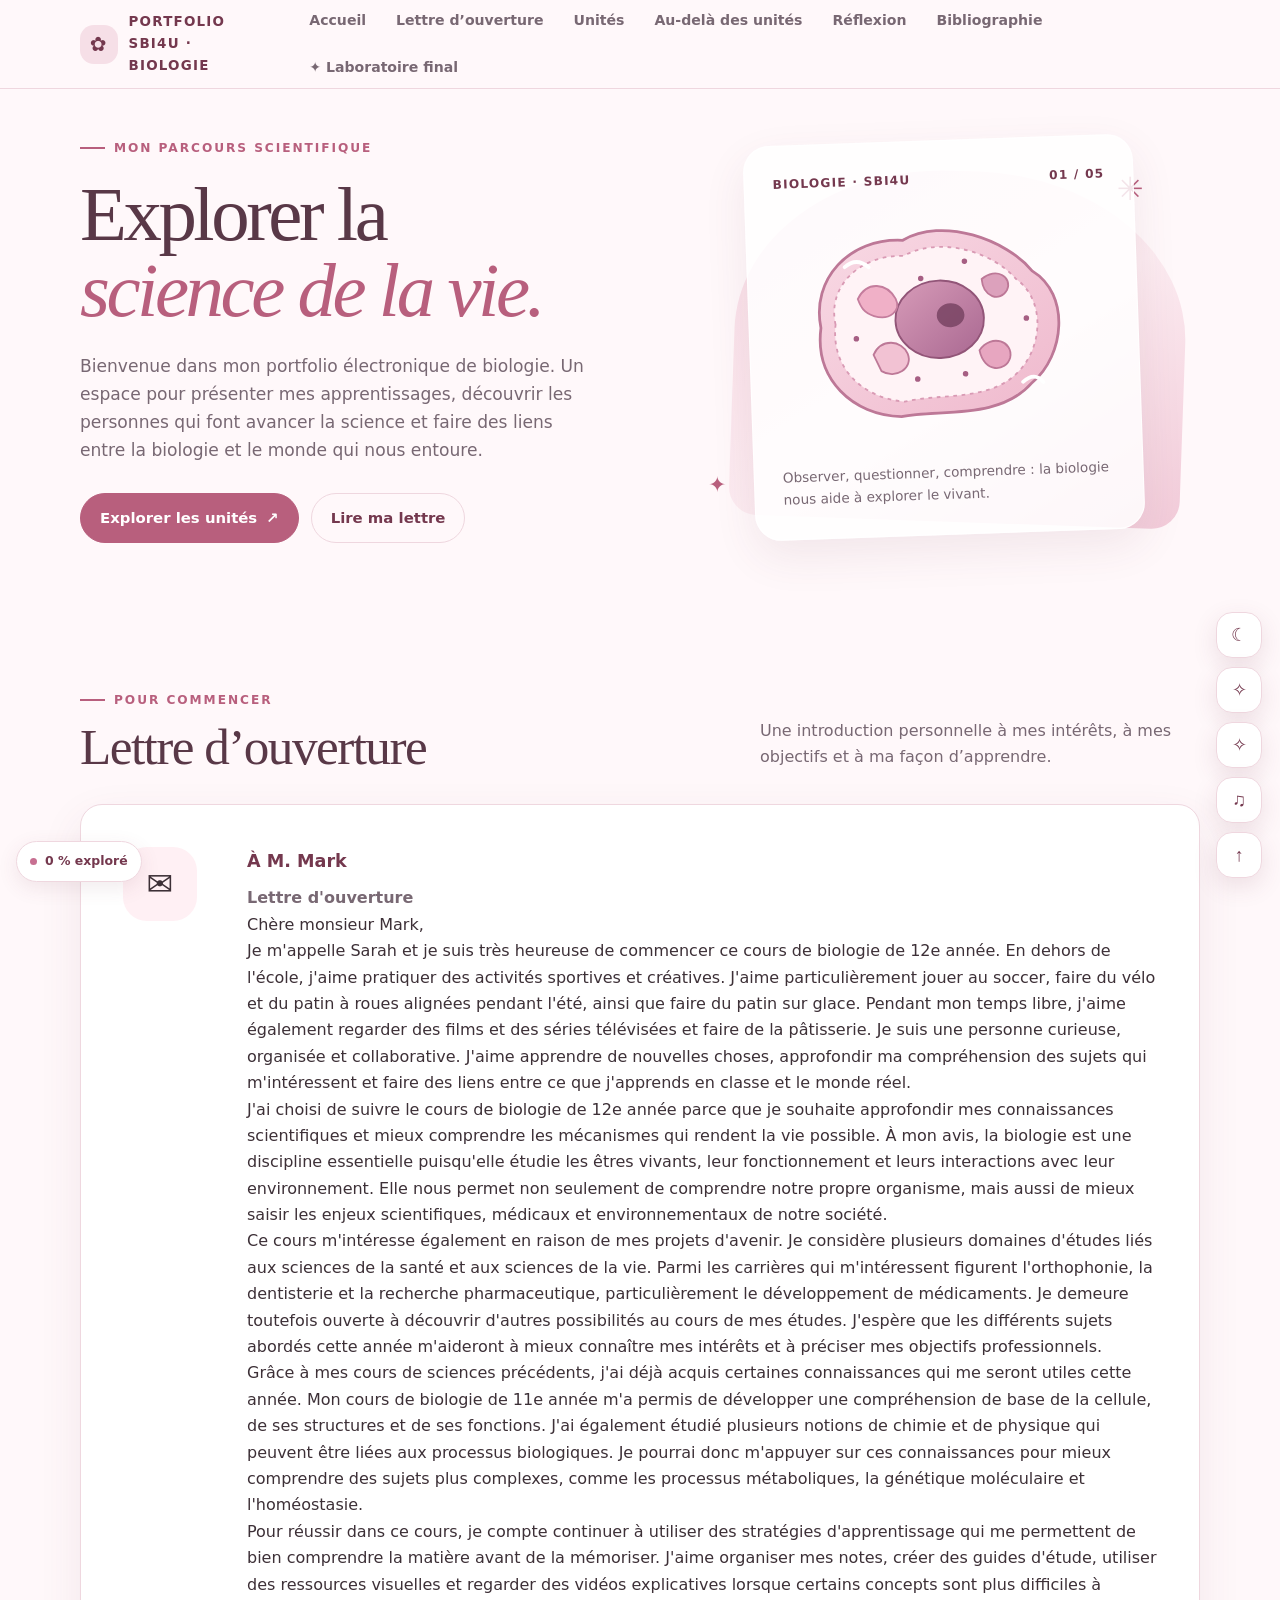
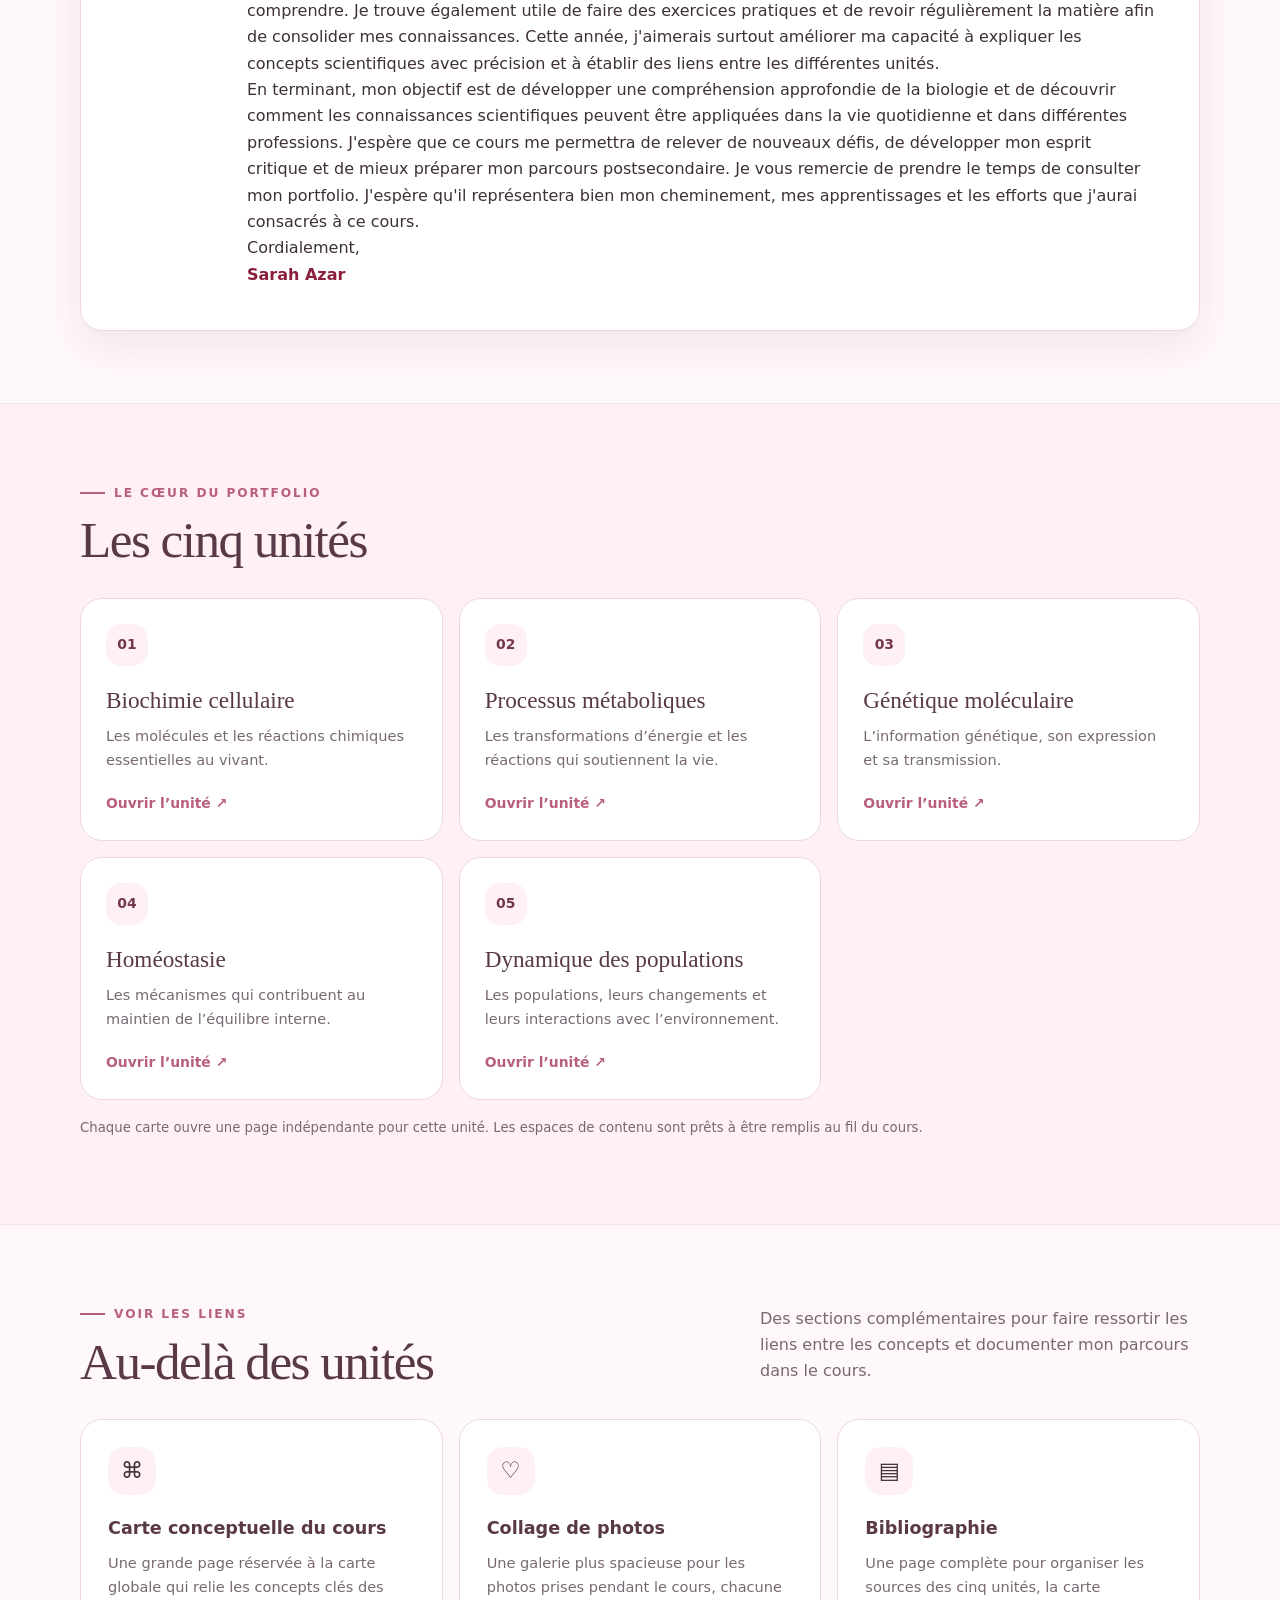
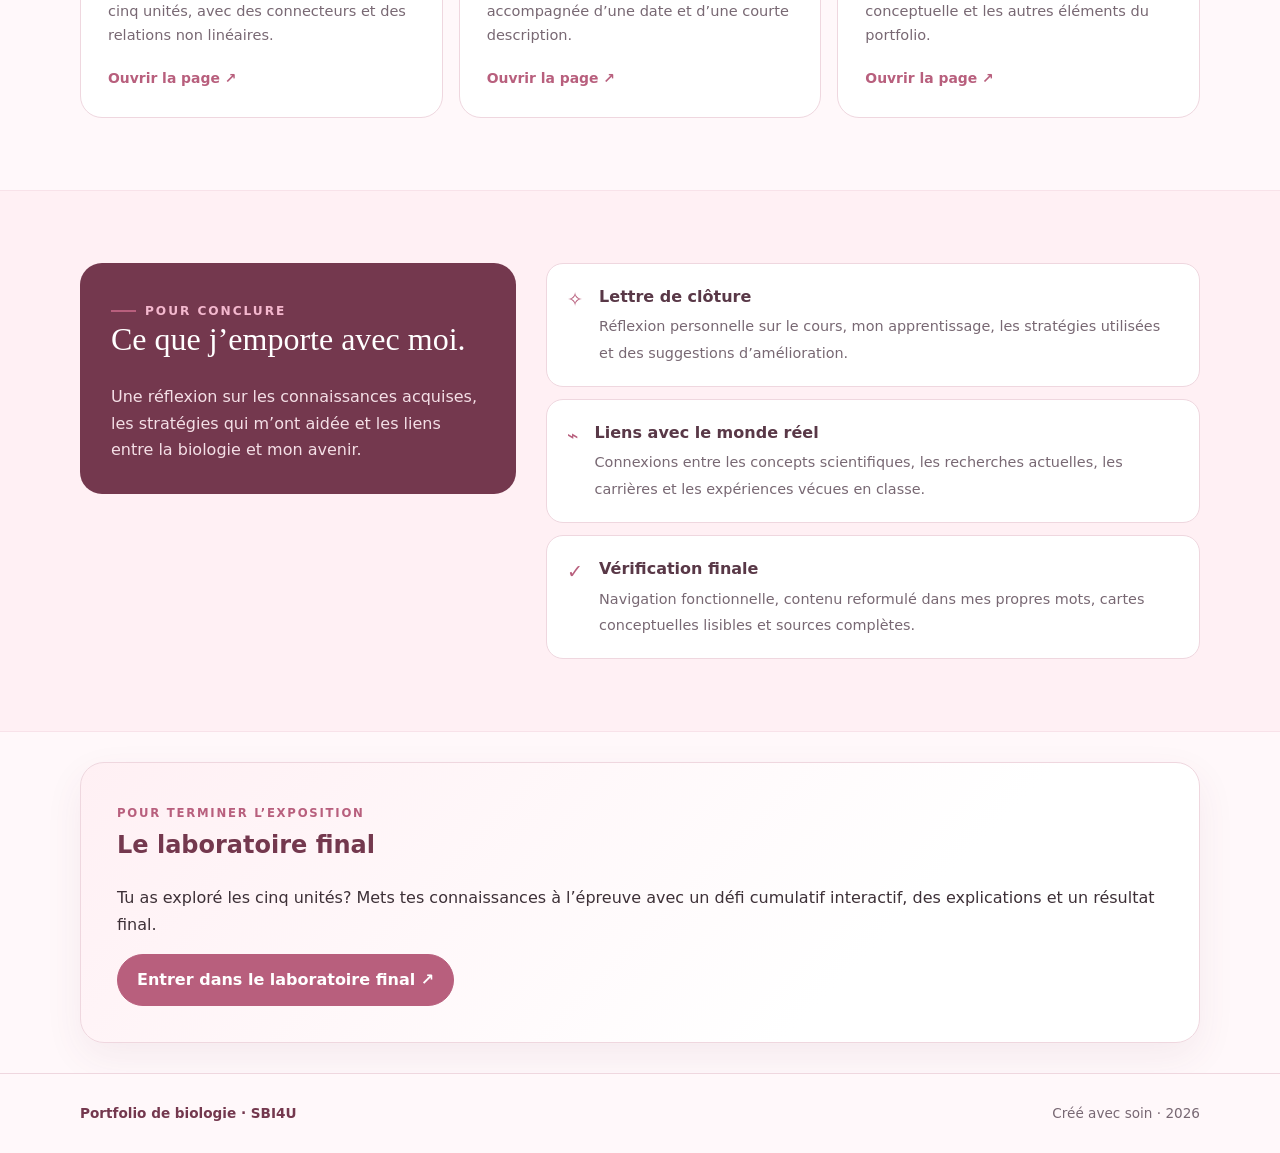
==== portfolio_sbi4u_site/index.html @ d7e6574b "first commit" ====
<!DOCTYPE html>
<html lang="fr">
<head>
  <meta charset="UTF-8">
  <meta name="viewport" content="width=device-width, initial-scale=1.0">
  <meta name="description" content="Portfolio électronique de biologie SBI4U — apprentissages, recherche et réflexion.">
  <title>Portfolio de biologie | SBI4U</title>
  <style>
    :root {
      --site-background: #fff8fa;
      --rose: #b85f7d;
      --rose-deep: #74384e;
      --rose-soft: #f6dfe7;
      --rose-pale: #fff0f4;
      --plum: #593847;
      --ink: #3d3037;
      --muted: #786873;
      --line: #efd7df;
      --white: #ffffff;
      --shadow: 0 16px 44px rgba(116, 56, 78, 0.09);
      --radius: 22px;
    }
    * { box-sizing: border-box; }
    html { scroll-behavior: smooth; scroll-padding-top: 92px; }
    body { margin: 0; background: var(--site-background); color: var(--ink); font-family: Inter, ui-sans-serif, system-ui, -apple-system, BlinkMacSystemFont, "Segoe UI", sans-serif; line-height: 1.65; }
    a { color: inherit; }
    .topbar { position: sticky; top: 0; z-index: 10; background: rgba(255,248,250,.94); backdrop-filter: blur(14px); border-bottom: 1px solid var(--line); }
    .nav-wrap { width: min(1120px, calc(100% - 40px)); margin: auto; min-height: 74px; display: flex; align-items: center; justify-content: space-between; gap: 24px; }
    .brand { display: flex; align-items: center; gap: 11px; text-decoration: none; font-size: .84rem; letter-spacing: .09em; font-weight: 800; color: var(--rose-deep); }
    .brand-mark { display: grid; place-items: center; width: 39px; height: 39px; border-radius: 14px; background: var(--rose-soft); font-size: 1.25rem; }
    .nav-links { display: flex; flex-wrap: wrap; align-items: center; gap: 6px; }
    .nav-links a { text-decoration: none; color: var(--muted); font-size: .88rem; font-weight: 650; padding: 9px 12px; border-radius: 999px; transition: background .2s, color .2s; }
    .nav-links a:hover, .nav-links a:focus-visible { background: var(--rose-soft); color: var(--rose-deep); outline: none; }
    .menu-toggle { display: none; border: 1px solid var(--line); background: var(--white); color: var(--rose-deep); border-radius: 12px; padding: 9px 12px; font: inherit; }
    main { overflow: hidden; }
    .hero { width: min(1120px, calc(100% - 40px)); margin: 42px auto 68px; display: grid; grid-template-columns: 1.03fr .97fr; align-items: center; gap: clamp(28px, 5vw, 70px); }
    .eyebrow { display: inline-flex; align-items: center; gap: 9px; color: var(--rose); text-transform: uppercase; letter-spacing: .16em; font-size: .76rem; font-weight: 850; }
    .eyebrow::before { content: ""; display: inline-block; width: 25px; height: 2px; background: var(--rose); }
    h1, h2, h3, p { margin-top: 0; }
    h1 { font-family: Georgia, "Times New Roman", serif; font-size: clamp(2.9rem, 6vw, 5.2rem); line-height: .99; letter-spacing: -.045em; color: var(--plum); font-weight: 500; margin: 19px 0 22px; }
    h1 em { color: var(--rose); font-weight: 500; }
    .hero-copy { max-width: 510px; color: var(--muted); font-size: 1.07rem; }
    .hero-actions { display: flex; flex-wrap: wrap; gap: 12px; margin-top: 28px; }
    .button { display: inline-flex; align-items: center; justify-content: center; gap: 9px; text-decoration: none; border: 1px solid var(--rose); background: var(--rose); color: white; border-radius: 999px; padding: 12px 19px; font-weight: 750; font-size: .93rem; transition: transform .2s, background .2s; }
    .button:hover { transform: translateY(-2px); background: var(--rose-deep); }
    .button.secondary { background: transparent; color: var(--rose-deep); border-color: var(--line); }
    .button.secondary:hover { background: var(--rose-pale); }
    .hero-art { position: relative; min-height: 390px; display: grid; place-items: center; }
    .art-backdrop { position: absolute; inset: 8% 3% 3% 9%; border-radius: 47% 47% 28px 28px; background: linear-gradient(145deg, #f9dce6, #fcecf1 55%, #f2cbd9); transform: rotate(2deg); }
    .art-card { position: relative; width: min(84%, 390px); padding: 28px; border: 1px solid rgba(255,255,255,.85); border-radius: 26px; background: rgba(255,255,255,.83); box-shadow: var(--shadow); transform: rotate(-2deg); }
    .art-card-top { display: flex; align-items: center; justify-content: space-between; color: var(--rose-deep); font-size: .76rem; font-weight: 800; letter-spacing: .1em; text-transform: uppercase; }
    .cell-illustration { width: 100%; display: block; margin: 13px auto 10px; }
    .art-caption { color: var(--muted); font-size: .85rem; margin-bottom: 0; }
    .sparkle { position: absolute; color: var(--rose); font-size: 2rem; }
    .sparkle.one { top: 6%; right: 11%; }
    .sparkle.two { bottom: 8%; left: 4%; font-size: 1.35rem; }
    .section { padding: 72px 20px; }
    .section.tinted { background: #fff0f4; border-top: 1px solid #f8e2e9; border-bottom: 1px solid #f8e2e9; }
    .container { width: min(1120px, 100%); margin: auto; }
    .section-heading { display: flex; align-items: end; justify-content: space-between; gap: 24px; margin-bottom: 30px; }
    .section-heading h2 { font-family: Georgia, "Times New Roman", serif; color: var(--plum); font-size: clamp(2.1rem, 4vw, 3.2rem); line-height: 1.08; letter-spacing: -.03em; font-weight: 500; margin: 9px 0 0; }
    .section-heading p { max-width: 440px; color: var(--muted); margin-bottom: 4px; }
    .letter-panel { display: grid; grid-template-columns: 110px 1fr; gap: 14px; background: white; border: 1px solid var(--line); border-radius: var(--radius); padding: clamp(24px, 4vw, 42px); box-shadow: var(--shadow); }
    .letter-icon { width: 74px; height: 74px; display: grid; place-items: center; border-radius: 24px; background: var(--rose-pale); font-size: 2rem; }
    .letter-panel h3 { color: var(--rose-deep); font-size: 1.1rem; margin-bottom: 9px; }
    .letter-panel p { color: var(--muted); margin-bottom: 0; }
    .unit-grid { display: grid; grid-template-columns: repeat(3, 1fr); gap: 16px; }
    .unit-card { position: relative; min-height: 240px; padding: 25px; border-radius: var(--radius); border: 1px solid var(--line); background: white; display: flex; flex-direction: column; text-decoration: none; transition: transform .22s, box-shadow .22s, border-color .22s; }
    .unit-card:hover { transform: translateY(-4px); box-shadow: var(--shadow); border-color: #dba5b7; }
    .unit-number { display: grid; place-items: center; width: 42px; height: 42px; border-radius: 15px; background: var(--rose-pale); color: var(--rose-deep); font-weight: 850; font-size: .87rem; margin-bottom: 21px; }
    .unit-card h3 { color: var(--plum); font-family: Georgia, "Times New Roman", serif; font-size: 1.45rem; line-height: 1.18; font-weight: 500; margin-bottom: 10px; }
    .unit-card p { color: var(--muted); font-size: .91rem; margin-bottom: 20px; }
    .card-link { color: var(--rose); font-size: .87rem; font-weight: 800; margin-top: auto; }
    .extras-grid { display: grid; grid-template-columns: repeat(3, 1fr); gap: 16px; }
    .extra-card { background: white; border: 1px solid var(--line); border-radius: var(--radius); padding: 27px; }
    .extra-card-link { display:flex; flex-direction:column; text-decoration:none; transition:transform .22s, box-shadow .22s, border-color .22s; }
    .extra-card-link:hover { transform:translateY(-4px); box-shadow:var(--shadow); border-color:#dba5b7; }
    .extra-card-link .card-link { display:block; margin-top:20px; }
    .extra-icon { width: 48px; height: 48px; border-radius: 16px; display: grid; place-items: center; background: var(--rose-pale); font-size: 1.4rem; margin-bottom: 19px; }
    .extra-card h3 { color: var(--plum); margin-bottom: 8px; font-size: 1.1rem; }
    .extra-card p { color: var(--muted); font-size: .91rem; margin-bottom: 0; }
    .reflection { display: grid; grid-template-columns: .8fr 1.2fr; gap: 30px; align-items: start; }
    .reflection-intro { background: var(--rose-deep); color: white; border-radius: var(--radius); padding: 31px; }
    .reflection-intro h2 { font-family: Georgia, "Times New Roman", serif; font-size: 2rem; font-weight: 500; line-height: 1.15; }
    .reflection-intro p { color: #f4dfe6; margin-bottom: 0; }
    .reflection-list { display: grid; gap: 12px; }
    .reflection-row { display: flex; align-items: start; gap: 16px; background: white; border: 1px solid var(--line); border-radius: 17px; padding: 20px; }
    .reflection-row .small-icon { color: var(--rose); font-size: 1.2rem; }
    .reflection-row strong { display: block; color: var(--plum); margin-bottom: 3px; }
    .reflection-row span { color: var(--muted); font-size: .9rem; }
    footer { padding: 28px 20px; border-top: 1px solid var(--line); }
    .footer-inner { width: min(1120px, 100%); margin: auto; display: flex; flex-wrap: wrap; justify-content: space-between; gap: 10px; color: var(--muted); font-size: .85rem; }
    .footer-inner strong { color: var(--rose-deep); }
    .note { font-size: .83rem; color: var(--muted); margin-top: 17px; }
    @media (max-width: 850px) {
      .nav-wrap { width: min(100% - 28px, 1120px); }
      .menu-toggle { display: inline-flex; }
      .nav-links { display: none; position: absolute; top: 73px; left: 0; right: 0; background: var(--site-background); border-bottom: 1px solid var(--line); padding: 12px 18px 18px; flex-direction: column; align-items: stretch; }
      .nav-links.open { display: flex; }
      .nav-links a { padding: 11px 14px; }
      .hero { grid-template-columns: 1fr; margin-top: 35px; gap: 12px; }
      .hero-art { min-height: 340px; }
      .section-heading { display: block; }
      .section-heading p { margin-top: 13px; }
      .unit-grid { grid-template-columns: repeat(2, 1fr); }
      .extras-grid { grid-template-columns: 1fr; }
      .reflection { grid-template-columns: 1fr; }
    }
    @media (max-width: 560px) {
      .hero, .nav-wrap { width: calc(100% - 30px); }
      h1 { font-size: 3.15rem; }
      .hero-art { min-height: 300px; }
      .art-card { padding: 20px; width: 88%; }
      .section { padding: 55px 15px; }
      .unit-grid { grid-template-columns: 1fr; }
      .unit-card { min-height: 205px; }
      .letter-panel { grid-template-columns: 1fr; }
      .section-heading h2 { font-size: 2.35rem; }
    }
    @media (prefers-reduced-motion: reduce) { html { scroll-behavior: auto; } *, *::before, *::after { transition-duration: .01ms !important; } }
  
    .page-hero { width:min(1120px,calc(100% - 40px)); margin:46px auto 30px; padding:clamp(28px,5vw,58px); background:linear-gradient(135deg,#fff0f4,#fff); border:1px solid var(--line); border-radius:30px; }
    .page-hero h1 { max-width:850px; font-size:clamp(2.7rem,6vw,4.7rem); }
    .page-hero p { max-width:760px; color:var(--muted); font-size:1.05rem; }
    .breadcrumb { font-size:.86rem; color:var(--muted); margin-bottom:15px; }
    .breadcrumb a { color:var(--rose-deep); text-decoration:none; }
    .unit-nav { display:flex; flex-wrap:wrap; gap:8px; margin-top:23px; }
    .unit-nav a { border:1px solid var(--line); border-radius:999px; padding:8px 13px; background:white; text-decoration:none; font-size:.83rem; color:var(--rose-deep); }
    .unit-nav a[aria-current="page"] { background:var(--rose); color:white; border-color:var(--rose); }
    .content-grid { display:grid; grid-template-columns:repeat(2,minmax(0,1fr)); gap:18px; }
    .content-card { background:#fff; border:1px solid var(--line); border-radius:var(--radius); padding:clamp(22px,3vw,30px); box-shadow:var(--shadow); }
    .content-card h2 { font-family:Georgia,"Times New Roman",serif; font-size:1.65rem; font-weight:500; color:var(--plum); line-height:1.15; }
    .content-card h3 { color:var(--rose-deep); font-size:1rem; }
    .content-card p, .content-card li { color:var(--muted); }
    .content-card ul { padding-left:1.2rem; }
    .placeholder { padding:13px 15px; border-left:3px solid #d99ab4; background:var(--rose-pale); border-radius:0 12px 12px 0; color:var(--plum); font-size:.92rem; }
    .concept-canvas { min-height:240px; padding:25px; border:1px dashed #dba5b7; border-radius:18px; background:radial-gradient(circle at 15% 20%,#fff0f4 0 5%,transparent 6%),radial-gradient(circle at 80% 35%,#f6dfe7 0 7%,transparent 8%),#fff; display:flex; flex-wrap:wrap; justify-content:center; align-items:center; gap:14px; }
    .concept-node { padding:10px 14px; border-radius:999px; border:1px solid #dfb5c4; background:white; color:var(--rose-deep); font-weight:700; font-size:.9rem; }
    .page-footer-links { display:flex; flex-wrap:wrap; justify-content:space-between; gap:12px; margin-top:30px; }
    @media(max-width:700px){.content-grid{grid-template-columns:1fr}.page-hero{width:calc(100% - 30px);margin-top:25px}.page-hero h1{font-size:2.8rem}}
</style>
<link rel="stylesheet" href="portfolio-extras.css">
</head>
<body>
  <header class="topbar">
    <div class="nav-wrap">
      <a class="brand" href="#accueil" aria-label="Accueil du portfolio"><span class="brand-mark">✿</span><span>PORTFOLIO<br>SBI4U · BIOLOGIE</span></a>
      <button class="menu-toggle" id="menuToggle" aria-expanded="false" aria-controls="navLinks">☰ Menu</button>
      <nav class="nav-links" id="navLinks" aria-label="Navigation principale">
        <a href="#accueil">Accueil</a>
        <a href="#lettre">Lettre d’ouverture</a>
        <a href="#unites">Unités</a>
        <a href="#cours">Au-delà des unités</a>
        <a href="#reflexion">Réflexion</a>
        <a href="bibliographie.html">Bibliographie</a>
      </nav>
    </div>
  </header>

  <main>
    <section class="hero" id="accueil">
      <div>
        <span class="eyebrow">Mon parcours scientifique</span>
        <h1>Explorer la<br><em>science de la vie.</em></h1>
        <p class="hero-copy">Bienvenue dans mon portfolio électronique de biologie. Un espace pour présenter mes apprentissages, découvrir les personnes qui font avancer la science et faire des liens entre la biologie et le monde qui nous entoure.</p>
        <div class="hero-actions">
          <a class="button" href="#unites">Explorer les unités <span aria-hidden="true">↗</span></a>
          <a class="button secondary" href="#lettre">Lire ma lettre</a>
        </div>
      </div>
      <div class="hero-art" aria-label="Illustration décorative d’une cellule">
        <div class="art-backdrop"></div>
        <span class="sparkle one" aria-hidden="true">✳</span>
        <span class="sparkle two" aria-hidden="true">✦</span>
        <div class="art-card">
          <div class="art-card-top"><span>Biologie · SBI4U</span><span>01 / 05</span></div>
          <svg class="cell-illustration" viewBox="0 0 360 270" role="img" aria-label="Illustration stylisée d’une cellule avec noyau et organites">
            <defs>
              <linearGradient id="cellFill" x1="0" y1="0" x2="1" y2="1"><stop offset="0" stop-color="#f8d9e4"/><stop offset="1" stop-color="#efb9cd"/></linearGradient>
              <linearGradient id="nucleusFill" x1="0" y1="0" x2="1" y2="1"><stop offset="0" stop-color="#d79bb8"/><stop offset="1" stop-color="#a96891"/></linearGradient>
            </defs>
            <path d="M47 132 C38 79 81 35 139 40 C183 16 251 43 278 78 C319 105 310 171 274 199 C237 239 172 224 131 231 C78 228 38 187 47 132Z" fill="url(#cellFill)" stroke="#bd7897" stroke-width="3"/>
            <path d="M63 129 C55 87 92 54 139 57 C181 36 237 57 260 86 C292 110 287 163 257 189 C225 218 173 207 135 215 C91 210 56 177 63 129Z" fill="#fff3f6" stroke="#d99ab4" stroke-width="2" stroke-dasharray="4 5"/>
            <ellipse cx="176" cy="127" rx="48" ry="42" fill="url(#nucleusFill)" stroke="#925578" stroke-width="2"/>
            <ellipse cx="188" cy="123" rx="15" ry="13" fill="#75405f" opacity=".8"/>
            <path d="M88 102 C99 82 120 86 129 103 C135 116 122 127 105 121 C94 117 91 111 88 102Z" fill="#f0b0c7" stroke="#c47d9d" stroke-width="2"/>
            <path d="M218 162 C232 144 255 154 251 171 C246 187 222 187 218 162Z" fill="#e7a6c0" stroke="#bd7897" stroke-width="2"/>
            <path d="M103 163 C112 145 134 148 140 163 C146 179 126 191 111 181Z" fill="#f2c2d3" stroke="#bd7897" stroke-width="2"/>
            <path d="M223 85 C239 72 257 84 250 98 C242 111 224 105 223 85Z" fill="#dca1bc" stroke="#bd7897" stroke-width="2"/>
            <g fill="#a65e83"><circle cx="157" cy="82" r="3"/><circle cx="202" cy="187" r="3"/><circle cx="270" cy="129" r="3"/><circle cx="85" cy="145" r="3"/><circle cx="150" cy="191" r="3"/><circle cx="205" cy="65" r="3"/></g>
            <path d="M75 67 Q88 56 101 68 M264 198 Q277 187 286 199" fill="none" stroke="#fff" stroke-width="4" stroke-linecap="round"/>
          </svg>
          <p class="art-caption">Observer, questionner, comprendre : la biologie nous aide à explorer le vivant.</p>
        </div>
      </div>
    </section>

    <section class="section" id="lettre">
      <div class="container">
        <div class="section-heading">
          <div><span class="eyebrow">Pour commencer</span><h2>Lettre d’ouverture</h2></div>
          <p>Une introduction personnelle à mes intérêts, à mes objectifs et à ma façon d’apprendre.</p>
        </div>
        <div class="letter-panel">
          <div class="letter-icon" aria-hidden="true">✉</div>
          <div>
            <h3>À M. Mark</h3>
            <p><strong>Lettre d'ouverture</strong> 
              <div> </div>

Chère monsieur Mark,
<div> </div>
Je m'appelle Sarah et je suis très heureuse de commencer ce cours de biologie de 12e année. En dehors de l'école, j'aime pratiquer des activités sportives et créatives. J'aime particulièrement jouer au soccer, faire du vélo et du patin à roues alignées pendant l'été, ainsi que faire du patin sur glace. Pendant mon temps libre, j'aime également regarder des films et des séries télévisées et faire de la pâtisserie. Je suis une personne curieuse, organisée et collaborative. J'aime apprendre de nouvelles choses, approfondir ma compréhension des sujets qui m'intéressent et faire des liens entre ce que j'apprends en classe et le monde réel. <div> </div>

J'ai choisi de suivre le cours de biologie de 12e année parce que je souhaite approfondir mes connaissances scientifiques et mieux comprendre les mécanismes qui rendent la vie possible. À mon avis, la biologie est une discipline essentielle puisqu'elle étudie les êtres vivants, leur fonctionnement et leurs interactions avec leur environnement. Elle nous permet non seulement de comprendre notre propre organisme, mais aussi de mieux saisir les enjeux scientifiques, médicaux et environnementaux de notre société.<div> </div>

Ce cours m'intéresse également en raison de mes projets d'avenir. Je considère plusieurs domaines d'études liés aux sciences de la santé et aux sciences de la vie. Parmi les carrières qui m'intéressent figurent l'orthophonie, la dentisterie et la recherche pharmaceutique, particulièrement le développement de médicaments. Je demeure toutefois ouverte à découvrir d'autres possibilités au cours de mes études. J'espère que les différents sujets abordés cette année m'aideront à mieux connaître mes intérêts et à préciser mes objectifs professionnels.<div> </div>

Grâce à mes cours de sciences précédents, j'ai déjà acquis certaines connaissances qui me seront utiles cette année. Mon cours de biologie de 11e année m'a permis de développer une compréhension de base de la cellule, de ses structures et de ses fonctions. J'ai également étudié plusieurs notions de chimie et de physique qui peuvent être liées aux processus biologiques. Je pourrai donc m'appuyer sur ces connaissances pour mieux comprendre des sujets plus complexes, comme les processus métaboliques, la génétique moléculaire et l'homéostasie.<div> </div>

Pour réussir dans ce cours, je compte continuer à utiliser des stratégies d'apprentissage qui me permettent de bien comprendre la matière avant de la mémoriser. J'aime organiser mes notes, créer des guides d'étude, utiliser des ressources visuelles et regarder des vidéos explicatives lorsque certains concepts sont plus difficiles à comprendre. Je trouve également utile de faire des exercices pratiques et de revoir régulièrement la matière afin de consolider mes connaissances. Cette année, j'aimerais surtout améliorer ma capacité à expliquer les concepts scientifiques avec précision et à établir des liens entre les différentes unités.<div> </div>

En terminant, mon objectif est de développer une compréhension approfondie de la biologie et de découvrir comment les connaissances scientifiques peuvent être appliquées dans la vie quotidienne et dans différentes professions. J'espère que ce cours me permettra de relever de nouveaux défis, de développer mon esprit critique et de mieux préparer mon parcours postsecondaire.

Je vous remercie de prendre le temps de consulter mon portfolio. J'espère qu'il représentera bien mon cheminement, mes apprentissages et les efforts que j'aurai consacrés à ce cours.
<div> </div>
Cordialement,<div> </div>

<strong style="color: #8b1e3d;">Sarah Azar</strong></p>
        </div>
      </div>
    </section>

    <section class="section tinted" id="unites">
      <div class="container">
        <div class="section-heading">
          <div><span class="eyebrow">Le cœur du portfolio</span><h2>Les cinq unités</h2></div>
                 </div>
        <div class="unit-grid">
          <a class="unit-card" href="biochimie.html"><span class="unit-number">01</span><h3>Biochimie cellulaire</h3><p>Les molécules et les réactions chimiques essentielles au vivant.</p><span class="card-link">Ouvrir l’unité ↗</span></a>
          <a class="unit-card" href="metabolisme.html"><span class="unit-number">02</span><h3>Processus métaboliques</h3><p>Les transformations d’énergie et les réactions qui soutiennent la vie.</p><span class="card-link">Ouvrir l’unité ↗</span></a>
          <a class="unit-card" href="genetique.html"><span class="unit-number">03</span><h3>Génétique moléculaire</h3><p>L’information génétique, son expression et sa transmission.</p><span class="card-link">Ouvrir l’unité ↗</span></a>
          <a class="unit-card" href="homeostasie.html"><span class="unit-number">04</span><h3>Homéostasie</h3><p>Les mécanismes qui contribuent au maintien de l’équilibre interne.</p><span class="card-link">Ouvrir l’unité ↗</span></a>
          <a class="unit-card" href="populations.html"><span class="unit-number">05</span><h3>Dynamique des populations</h3><p>Les populations, leurs changements et leurs interactions avec l’environnement.</p><span class="card-link">Ouvrir l’unité ↗</span></a>
        </div>
        <p class="note">Chaque carte ouvre une page indépendante pour cette unité. Les espaces de contenu sont prêts à être remplis au fil du cours.</p>
      </div>
    </section>

    <section class="section" id="cours">
      <div class="container">
        <div class="section-heading">
          <div><span class="eyebrow">Voir les liens</span><h2>Au-delà des unités</h2></div>
          <p>Des sections complémentaires pour faire ressortir les liens entre les concepts et documenter mon parcours dans le cours.</p>
        </div>
        <div class="extras-grid">
          <a class="extra-card extra-card-link" href="carte-cours.html"><div class="extra-icon" aria-hidden="true">⌘</div><h3>Carte conceptuelle du cours</h3><p>Une grande page réservée à la carte globale qui relie les concepts clés des cinq unités, avec des connecteurs et des relations non linéaires.</p><span class="card-link">Ouvrir la page ↗</span></a>
          <a class="extra-card extra-card-link" href="photos.html"><div class="extra-icon" aria-hidden="true">♡</div><h3>Collage de photos</h3><p>Une galerie plus spacieuse pour les photos prises pendant le cours, chacune accompagnée d’une date et d’une courte description.</p><span class="card-link">Ouvrir la page ↗</span></a>
          <a class="extra-card extra-card-link" href="bibliographie.html"><div class="extra-icon" aria-hidden="true">▤</div><h3>Bibliographie</h3><p>Une page complète pour organiser les sources des cinq unités, la carte conceptuelle et les autres éléments du portfolio.</p><span class="card-link">Ouvrir la page ↗</span></a>
        </div>
      </div>
    </section>

    <section class="section tinted" id="reflexion">
      <div class="container reflection">
        <div class="reflection-intro"><span class="eyebrow" style="color:#f4b8ce">Pour conclure</span><h2>Ce que j’emporte avec moi.</h2><p>Une réflexion sur les connaissances acquises, les stratégies qui m’ont aidée et les liens entre la biologie et mon avenir.</p></div>
        <div class="reflection-list">
          <div class="reflection-row"><span class="small-icon" aria-hidden="true">✧</span><div><strong>Lettre de clôture</strong><span>Réflexion personnelle sur le cours, mon apprentissage, les stratégies utilisées et des suggestions d’amélioration.</span></div></div>
          <div class="reflection-row"><span class="small-icon" aria-hidden="true">⌁</span><div><strong>Liens avec le monde réel</strong><span>Connexions entre les concepts scientifiques, les recherches actuelles, les carrières et les expériences vécues en classe.</span></div></div>
          <div class="reflection-row"><span class="small-icon" aria-hidden="true">✓</span><div><strong>Vérification finale</strong><span>Navigation fonctionnelle, contenu reformulé dans mes propres mots, cartes conceptuelles lisibles et sources complètes.</span></div></div>
        </div>
      </div>
    </section>
  </main>
  <footer>
    <div class="footer-inner"><span><strong>Portfolio de biologie · SBI4U</strong></span><span>Créé avec soin · <span id="year"></span></span></div>
  </footer>
  <script>
    const menuToggle = document.getElementById('menuToggle');
    const navLinks = document.getElementById('navLinks');
    menuToggle.addEventListener('click', () => {
      const isOpen = navLinks.classList.toggle('open');
      menuToggle.setAttribute('aria-expanded', String(isOpen));
      menuToggle.textContent = isOpen ? '✕ Fermer' : '☰ Menu';
    });
    navLinks.querySelectorAll('a').forEach(link => {
      link.addEventListener('click', () => {
        navLinks.classList.remove('open');
        menuToggle.setAttribute('aria-expanded', 'false');
        menuToggle.textContent = '☰ Menu';
      });
    });
    document.getElementById('year').textContent = new Date().getFullYear();
  </script>
<script src="portfolio-extras.js"></script>
</body>
</html>
---- portfolio_sbi4u_site/portfolio-extras.css ----
/* PORTFOLIO SBI4U — interactive extras */
:root{--extra-bg:#fff8fa;--extra-ink:#3d3037;--extra-muted:#786873;--extra-rose:#b85f7d;--extra-deep:#74384e;--extra-soft:#f6dfe7;--extra-card:#fff;--extra-line:#efd7df}
#readingProgress{position:fixed;top:0;left:0;width:0;height:4px;background:linear-gradient(90deg,#d88eaa,#8d4965);z-index:1000;transition:width .08s linear}
.extra-toolbar{position:fixed;right:18px;bottom:22px;z-index:90;display:flex;flex-direction:column;gap:9px}
.extra-tool{width:46px;height:46px;border-radius:16px;border:1px solid var(--extra-line);background:var(--extra-card);color:var(--extra-deep);box-shadow:0 8px 24px rgba(116,56,78,.13);font-size:1.15rem;cursor:pointer;display:grid;place-items:center;transition:transform .2s,background .2s}
.extra-tool:hover{transform:translateY(-3px);background:var(--extra-soft)}
.extra-panel{width:min(1120px,calc(100% - 36px));margin:30px auto;padding:clamp(22px,4vw,36px);border:1px solid var(--extra-line);border-radius:24px;background:linear-gradient(135deg,#fff0f4,#fff 70%);box-shadow:0 14px 38px rgba(116,56,78,.07)}
.extra-panel h2,.extra-panel h3{color:var(--extra-deep)}
.extra-kicker{font-size:.73rem;letter-spacing:.15em;text-transform:uppercase;color:var(--extra-rose);font-weight:850}
.extra-grid{display:grid;grid-template-columns:repeat(3,minmax(0,1fr));gap:13px;margin-top:18px}
.extra-chip{border:1px solid var(--extra-line);background:white;border-radius:15px;padding:14px 16px;text-align:left;color:var(--extra-deep);font:inherit;font-weight:750;cursor:pointer;transition:.2s}
.extra-chip:hover,.extra-chip[aria-pressed=true]{background:var(--extra-soft);border-color:#d79bb0;transform:translateY(-2px)}
.extra-output{margin-top:16px;min-height:74px;padding:17px 19px;border-radius:16px;background:white;border:1px solid var(--extra-line);color:var(--extra-muted)}
.extra-output strong{color:var(--extra-deep)}
.extra-glossary{display:flex;flex-wrap:wrap;gap:8px;margin-top:16px}
.extra-glossary button{border:1px solid var(--extra-line);background:white;color:var(--extra-deep);border-radius:999px;padding:8px 13px;font:inherit;font-size:.88rem;cursor:pointer}
.extra-glossary button:hover{background:var(--extra-soft)}
.extra-modal{position:fixed;inset:0;background:rgba(48,28,39,.45);z-index:200;display:none;place-items:center;padding:20px}
.extra-modal.open{display:grid}.extra-modal-card{width:min(540px,100%);background:white;border-radius:24px;padding:27px;box-shadow:0 24px 80px rgba(0,0,0,.2)}.extra-modal-card h2{color:var(--extra-deep);font-family:Georgia,serif;font-weight:500}.extra-modal-close{float:right;border:0;background:var(--extra-soft);color:var(--extra-deep);border-radius:50%;width:36px;height:36px;font-size:1.1rem;cursor:pointer}
.extra-reveal{opacity:0;transform:translateY(18px);transition:opacity .55s ease,transform .55s ease}.extra-reveal.is-visible{opacity:1;transform:none}
.extra-sim-controls{display:grid;grid-template-columns:1fr 1fr;gap:18px;margin-top:18px}.extra-sim-controls label{display:grid;gap:8px;color:var(--extra-deep);font-weight:700}.extra-sim-controls input{width:100%;accent-color:var(--extra-rose)}.extra-stat{background:white;border:1px solid var(--extra-line);border-radius:16px;padding:16px;color:var(--extra-muted)}.extra-stat strong{display:block;color:var(--extra-deep);font-size:1.5rem}
.extra-cta{display:inline-flex;align-items:center;justify-content:center;padding:12px 19px;border-radius:999px;background:var(--extra-rose);color:white!important;text-decoration:none;font-weight:800;border:1px solid var(--extra-rose);transition:.2s}.extra-cta:hover{background:var(--extra-deep);transform:translateY(-2px)}
body.extra-dark{--bg:#201923;--site-background:#201923;--ink:#f8eaf0;--muted:#d0b9c4;--line:#594250;--white:#302431;--extra-bg:#201923;--extra-ink:#f8eaf0;--extra-muted:#d0b9c4;--extra-card:#302431;--extra-line:#594250;color:#f8eaf0;background:#201923}
body.extra-dark .topbar,body.extra-dark .nav-links,body.extra-dark .content-card,body.extra-dark .extra-panel,body.extra-dark .extra-output,body.extra-dark .extra-chip,body.extra-dark .extra-glossary button,body.extra-dark .extra-modal-card,body.extra-dark .unit-nav a,body.extra-dark .quiz-question label,body.extra-dark .page-hero{background:#302431;color:#f8eaf0;border-color:#594250}
body.extra-dark h1,body.extra-dark h2,body.extra-dark h3,body.extra-dark .brand,body.extra-dark .nav-links a,body.extra-dark .unit-nav a{color:#f6dce6}
body.extra-dark .section.tinted,body.extra-dark .concept-guide,body.extra-dark .highlight{background:#382936;color:#f6dce6}
body.extra-dark .concept-canvas{background:#302431;border-color:#8e6176}
@media(max-width:760px){.extra-grid{grid-template-columns:1fr 1fr}.extra-sim-controls{grid-template-columns:1fr}.extra-toolbar{right:10px;bottom:12px}.extra-tool{width:42px;height:42px}}
@media(prefers-reduced-motion:reduce){.extra-reveal{opacity:1;transform:none;transition:none}*{scroll-behavior:auto!important}}


/* EXTRA DETAILS — cursor, micro-interactions, facts, sound and progress */
@media (hover:hover) and (pointer:fine) {
  body.extra-cursor-on, body.extra-cursor-on a, body.extra-cursor-on button,
  body.extra-cursor-on input, body.extra-cursor-on [role="button"] { cursor:none !important; }
  #biologyCursor { position:fixed; left:0; top:0; width:13px; height:13px; border-radius:50%;
    background:#c76f91; border:2px solid #fff; box-shadow:0 0 0 2px rgba(199,111,145,.35),0 3px 12px rgba(116,56,78,.22);
    pointer-events:none; z-index:9999; transform:translate(-50%,-50%); opacity:0; transition:width .16s,height .16s,background .16s,opacity .2s; }
  #biologyCursor.cursor-visible { opacity:1; }
  #biologyCursor.cursor-hover { width:24px; height:24px; background:rgba(199,111,145,.22); border-color:#b85f7d; }
}
.extra-toolbar { align-items:flex-end; }
.extra-tool[aria-pressed="true"] { background:var(--extra-soft); box-shadow:0 0 0 3px rgba(184,95,125,.13); }
.extra-fact-toast { position:fixed; left:50%; bottom:24px; transform:translate(-50%,18px); width:min(520px,calc(100% - 32px));
  z-index:180; opacity:0; pointer-events:none; padding:17px 20px; border:1px solid var(--extra-line); border-radius:18px;
  background:var(--extra-card); color:var(--extra-ink); box-shadow:0 16px 45px rgba(70,35,50,.18); transition:opacity .25s,transform .25s; }
.extra-fact-toast.show { opacity:1; transform:translate(-50%,0); }
.extra-fact-toast strong { display:block; color:var(--extra-deep); margin-bottom:5px; }
.extra-floating-labels { position:absolute; inset:0; pointer-events:none; overflow:hidden; }
.extra-float-label { position:absolute; display:inline-flex; align-items:center; gap:7px; padding:7px 11px; border:1px solid rgba(219,166,185,.65);
  border-radius:999px; background:rgba(255,255,255,.82); color:#8e526b; font-size:.72rem; font-weight:800; letter-spacing:.07em;
  box-shadow:0 8px 22px rgba(116,56,78,.08); backdrop-filter:blur(8px); animation:extraFloat 5s ease-in-out infinite; }
.extra-float-label:nth-child(2){animation-delay:-1.7s}.extra-float-label:nth-child(3){animation-delay:-3.2s}
@keyframes extraFloat { 0%,100%{transform:translateY(0) rotate(-2deg)} 50%{transform:translateY(-9px) rotate(2deg)} }
.content-card,.unit-card,.wide-panel,.extra-panel,.reference-group,.photo-grid article,.concept-canvas,.large-map-space {
  transition:transform .24s ease,box-shadow .24s ease,border-color .24s ease;
}
@media (hover:hover) {
  .content-card:hover,.unit-card:hover,.wide-panel:hover,.reference-group:hover,.photo-grid article:hover {
    transform:translateY(-4px); box-shadow:0 16px 34px rgba(116,56,78,.11); border-color:#dfb0c1;
  }
  .nav-links a,.button,.extra-cta,.extra-chip,.extra-tool { transition:transform .2s ease,background .2s ease,box-shadow .2s ease; }
  .nav-links a:hover { transform:translateY(-2px); }
  .button:hover,.extra-cta:hover { box-shadow:0 8px 20px rgba(116,56,78,.17); }
}
.extra-reading-badge { position:fixed; left:16px; bottom:18px; z-index:89; display:flex; align-items:center; gap:8px;
  padding:9px 13px; border:1px solid var(--extra-line); border-radius:999px; background:var(--extra-card); color:var(--extra-deep);
  box-shadow:0 6px 20px rgba(116,56,78,.1); font-size:.78rem; font-weight:800; }
.extra-reading-badge .dot { width:7px;height:7px;border-radius:50%;background:#c76f91; }
body.extra-dark .extra-fact-toast,body.extra-dark .extra-reading-badge { background:#302431;color:#f8eaf0;border-color:#594250; }
body.extra-dark .extra-fact-toast strong { color:#f6dce6; }
body.extra-dark .extra-float-label { background:rgba(48,36,49,.88);color:#f6dce6;border-color:#765568; }
@media(max-width:760px){.extra-reading-badge{left:10px;bottom:12px;font-size:.7rem;padding:8px 10px}.extra-toolbar{bottom:58px}.extra-float-label{font-size:.62rem;padding:6px 8px}}
@media(prefers-reduced-motion:reduce){.extra-float-label{animation:none}.extra-fact-toast,.extra-reading-badge,.extra-tool{transition:none}}

/* =========================================
   ANIMATED 3D BIOLOGY MODELS
   ========================================= */

.bio-model-stage {
  display: grid;
  place-items: center;
  min-height: 280px;
  padding: 25px;
  perspective: 900px;
  overflow: hidden;
  background: linear-gradient(145deg, #fff4f7, #fffafd);
  border: 1px solid #f3dce5;
  border-radius: 25px;
  margin: 25px 0;
}

.bio-model-caption {
  text-align: center;
  color: #92516d;
  font-family: Georgia, serif;
  margin-top: 20px;
}

.bio-model-caption p {
  font-family: Arial, sans-serif;
  font-size: .85rem;
  color: #987b89;
  margin-top: 5px;
}

/* 1. MITOCHONDRION */

.mitochondrion {
  position: relative;
  width: 210px;
  height: 125px;
  border-radius: 50%;
  background: radial-gradient(ellipse, #ffd5df 15%, #e98da8 70%, #bd587e);
  border: 5px solid #b95679;
  box-shadow: 0 15px 30px #d78ba855, inset 0 0 20px #fff5f8;
  transform-style: preserve-3d;
  animation: mitoFloat 4s ease-in-out infinite;
}

.mitochondrion::before {
  content: "";
  position: absolute;
  inset: 13px;
  border: 3px solid #fff0f5;
  border-radius: 50%;
  transform: translateZ(8px);
}

.mito-cristae {
  position: absolute;
  inset: 22px;
  display: flex;
  align-items: center;
  justify-content: space-around;
  transform: translateZ(12px);
}

.mito-cristae span {
  width: 17px;
  height: 57px;
  border-left: 5px solid #9f4168;
  border-right: 5px solid #9f4168;
  border-radius: 50%;
  transform: rotate(12deg);
}

@keyframes mitoFloat {
  0%, 100% { transform: rotateX(18deg) rotateZ(-12deg) translateY(0); }
  50% { transform: rotateX(28deg) rotateZ(5deg) translateY(-12px); }
}

/* 2. CHLOROPLAST */

.chloroplast {
  position: relative;
  width: 210px;
  height: 135px;
  border-radius: 50%;
  background: radial-gradient(ellipse at 35% 30%, #e1ffd2, #80c98a 55%, #3f9664);
  border: 5px solid #43895c;
  box-shadow: 0 15px 30px #66a77a55, inset 0 0 18px #f3fff0;
  transform-style: preserve-3d;
  animation: chloroSpin 7s ease-in-out infinite;
}

.chloroplast::before {
  content: "";
  position: absolute;
  inset: 12px;
  border: 3px solid #e8ffe9;
  border-radius: 50%;
  transform: translateZ(8px);
}

.thylakoid-stacks {
  position: absolute;
  inset: 24px;
  display: flex;
  justify-content: space-around;
  align-items: center;
  transform: translateZ(13px);
}

.thylakoid-stack {
  display: flex;
  flex-direction: column;
  gap: 5px;
}

.thylakoid-stack span {
  display: block;
  width: 34px;
  height: 8px;
  border-radius: 50%;
  background: #26784c;
  border: 1px solid #d8f5cf;
  box-shadow: 0 2px 3px #225e3b55;
}

@keyframes chloroSpin {
  0%, 100% { transform: rotateX(18deg) rotateY(-15deg); }
  50% { transform: rotateX(-12deg) rotateY(15deg) translateY(-9px); }
}

/* 3. DNA DOUBLE HELIX */

.dna-model {
  position: relative;
  width: 150px;
  height: 220px;
  transform-style: preserve-3d;
  animation: dnaRotate 8s linear infinite;
}

.dna-rail {
  position: absolute;
  top: 0;
  width: 18px;
  height: 100%;
  border: 7px solid #d66e99;
  border-top-color: transparent;
  border-bottom-color: transparent;
  border-radius: 50%;
  transform: rotateY(35deg);
}

.dna-rail.left { left: 22px; }
.dna-rail.right {
  right: 22px;
  border-color: #8c78c9;
  border-top-color: transparent;
  border-bottom-color: transparent;
  transform: rotateY(-35deg);
}

.dna-rungs {
  position: absolute;
  inset: 8px 35px;
  display: flex;
  flex-direction: column;
  justify-content: space-between;
}

.dna-rungs span {
  display: block;
  height: 7px;
  border-radius: 8px;
  background: linear-gradient(90deg, #dc79a0 0 50%, #a18bd9 50%);
  box-shadow: 0 2px 5px #9c668b44;
}

@keyframes dnaRotate {
  from { transform: rotateY(0deg) rotateX(8deg); }
  to { transform: rotateY(360deg) rotateX(8deg); }
}

/* 4. HOMEOSTASIS / TEMPERATURE REGULATION */

.homeostasis-model {
  position: relative;
  width: 190px;
  height: 220px;
  display: grid;
  place-items: center;
  transform-style: preserve-3d;
  animation: homeoFloat 4s ease-in-out infinite;
}

.thermometer {
  position: relative;
  width: 42px;
  height: 155px;
  border: 5px solid #b66b88;
  border-radius: 25px;
  background: #fff;
  box-shadow: 8px 10px 18px #c989a344, inset 0 0 10px #f4dbe5;
}

.thermometer::after {
  content: "";
  position: absolute;
  width: 66px;
  height: 66px;
  border-radius: 50%;
  background: #e987a8;
  border: 5px solid #b66b88;
  bottom: -42px;
  left: 50%;
  transform: translateX(-50%) translateZ(8px);
  box-shadow: inset -7px -6px 12px #a94f7355;
}

.thermometer-fluid {
  position: absolute;
  bottom: 8px;
  left: 50%;
  width: 15px;
  height: 65%;
  border-radius: 15px;
  background: linear-gradient(#f7a6be, #d94f83);
  transform: translateX(-50%);
  animation: temperatureChange 4s ease-in-out infinite;
}

.homeo-orbit {
  position: absolute;
  width: 175px;
  height: 75px;
  border: 2px dashed #d58ba6;
  border-radius: 50%;
  transform: rotateX(65deg) rotateZ(-20deg);
  animation: orbitTurn 8s linear infinite;
}

@keyframes temperatureChange {
  0%, 100% { height: 45%; }
  50% { height: 75%; }
}

@keyframes homeoFloat {
  0%, 100% { transform: translateY(0) rotateY(-8deg); }
  50% { transform: translateY(-10px) rotateY(8deg); }
}

@keyframes orbitTurn {
  to { transform: rotateX(65deg) rotateZ(340deg); }
}

/* 5. POPULATION DYNAMICS / ECOSYSTEM */

.ecosystem-globe {
  position: relative;
  width: 180px;
  height: 180px;
  border-radius: 50%;
  background:
    radial-gradient(ellipse at 30% 35%, #b9e8b4 0 13%, transparent 14%),
    radial-gradient(ellipse at 65% 60%, #75bd91 0 20%, transparent 21%),
    radial-gradient(ellipse at 45% 75%, #b9e8b4 0 9%, transparent 10%),
    radial-gradient(circle at 35% 30%, #d8f3ff, #75b6d3 65%, #397f9f);
  box-shadow: inset -18px -12px 25px #245c7655, 0 15px 30px #6ba9bb55;
  border: 3px solid #6c9eaf;
  animation: globeTurn 12s linear infinite;
}

.ecosystem-globe::before,
.ecosystem-globe::after {
  content: "";
  position: absolute;
  inset: 8px 35px;
  border: 2px solid #e8f8ff99;
  border-radius: 50%;
}

.ecosystem-globe::after {
  inset: 0 55px;
}

.eco-orbit {
  position: absolute;
  width: 235px;
  height: 80px;
  border: 2px dashed #c77e9e;
  border-radius: 50%;
  transform: rotateX(65deg) rotateZ(-20deg);
  animation: orbitTurn 9s linear infinite;
}

@keyframes globeTurn {
  from { transform: rotateY(0deg) rotateX(10deg); }
  to { transform: rotateY(360deg) rotateX(10deg); }
}

/* ACCESSIBILITY: reduce motion if requested by the visitor */

@media (prefers-reduced-motion: reduce) {
  .mitochondrion,
  .chloroplast,
  .dna-model,
  .homeostasis-model,
  .thermometer-fluid,
  .homeo-orbit,
  .ecosystem-globe,
  .eco-orbit {
    animation: none !important;
  }
}

.bio-model-stage > div {
  display: grid;
  justify-items: center;
}

.globe-wrap {
  position: relative;
  width: 235px;
  height: 190px;
  display: grid;
  place-items: center;
}

.eco-orbit {
  top: 55px;
  left: 0;
  pointer-events: none;
}
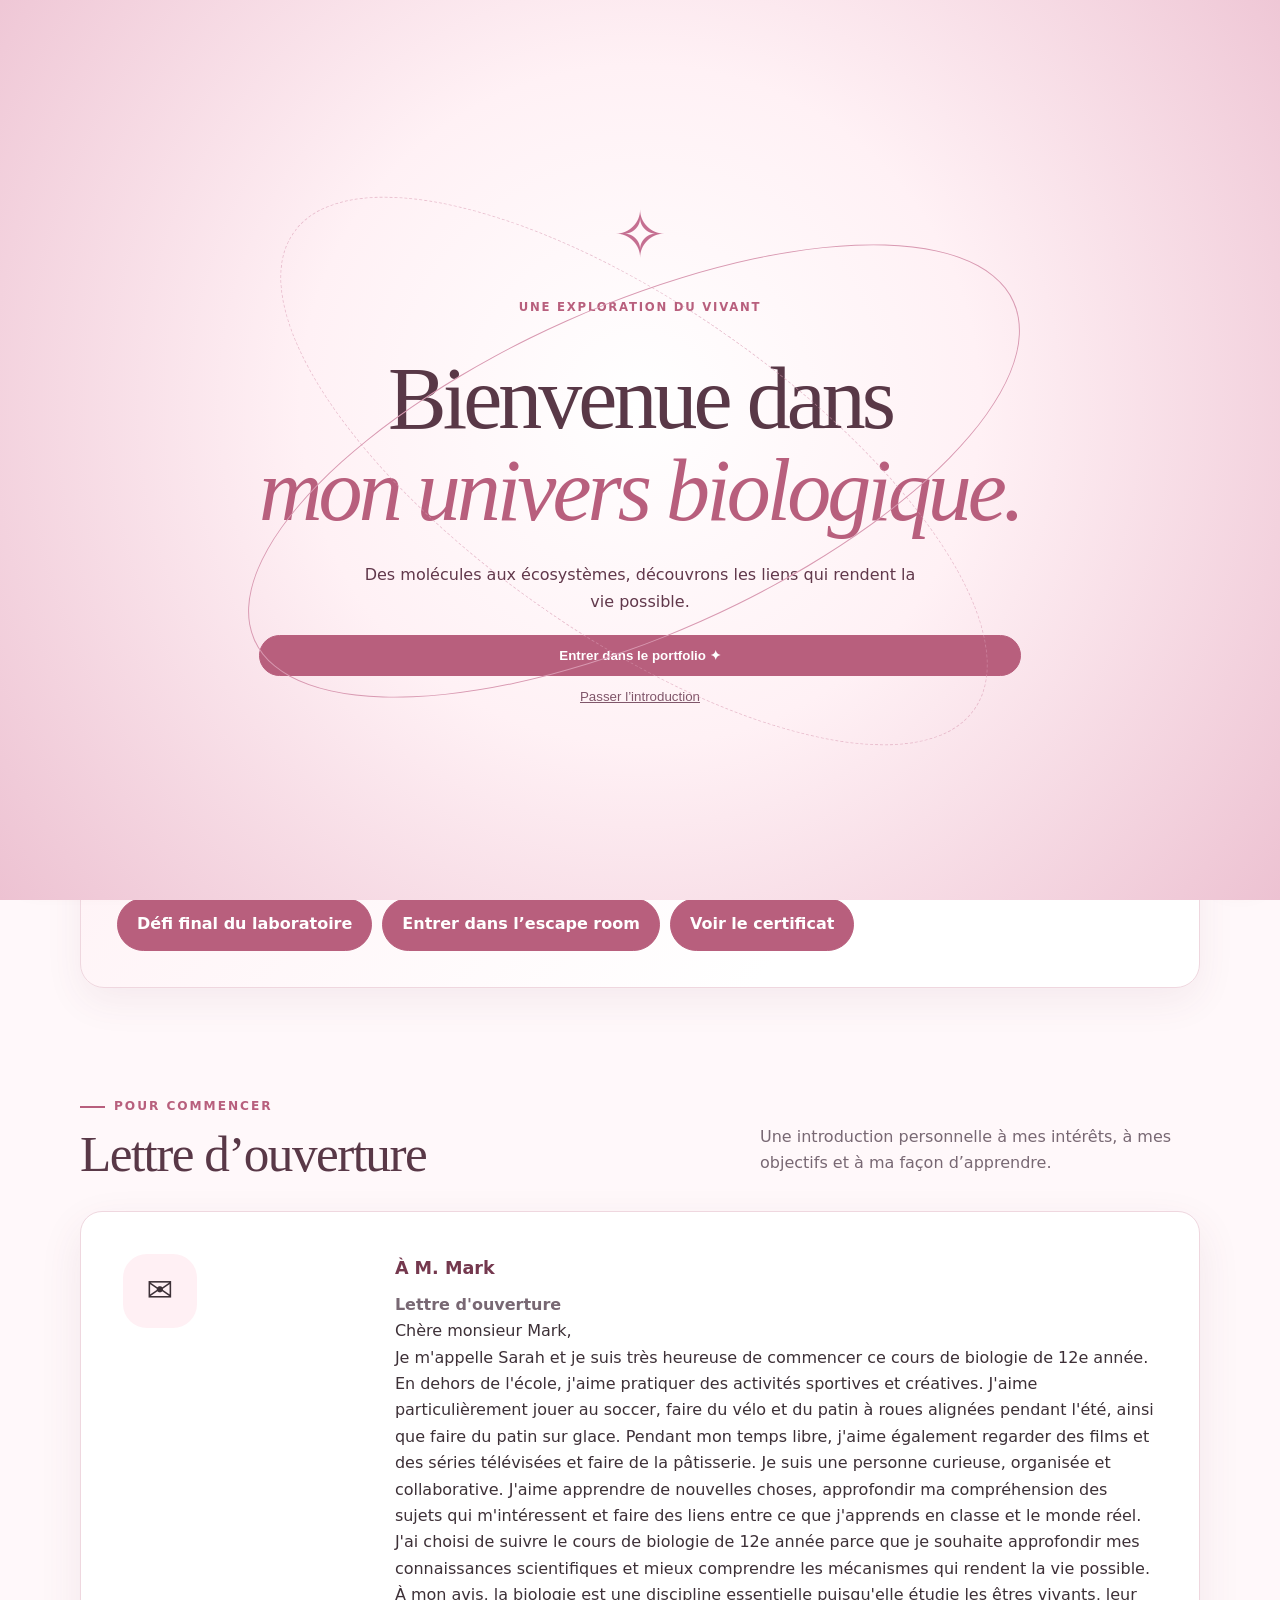
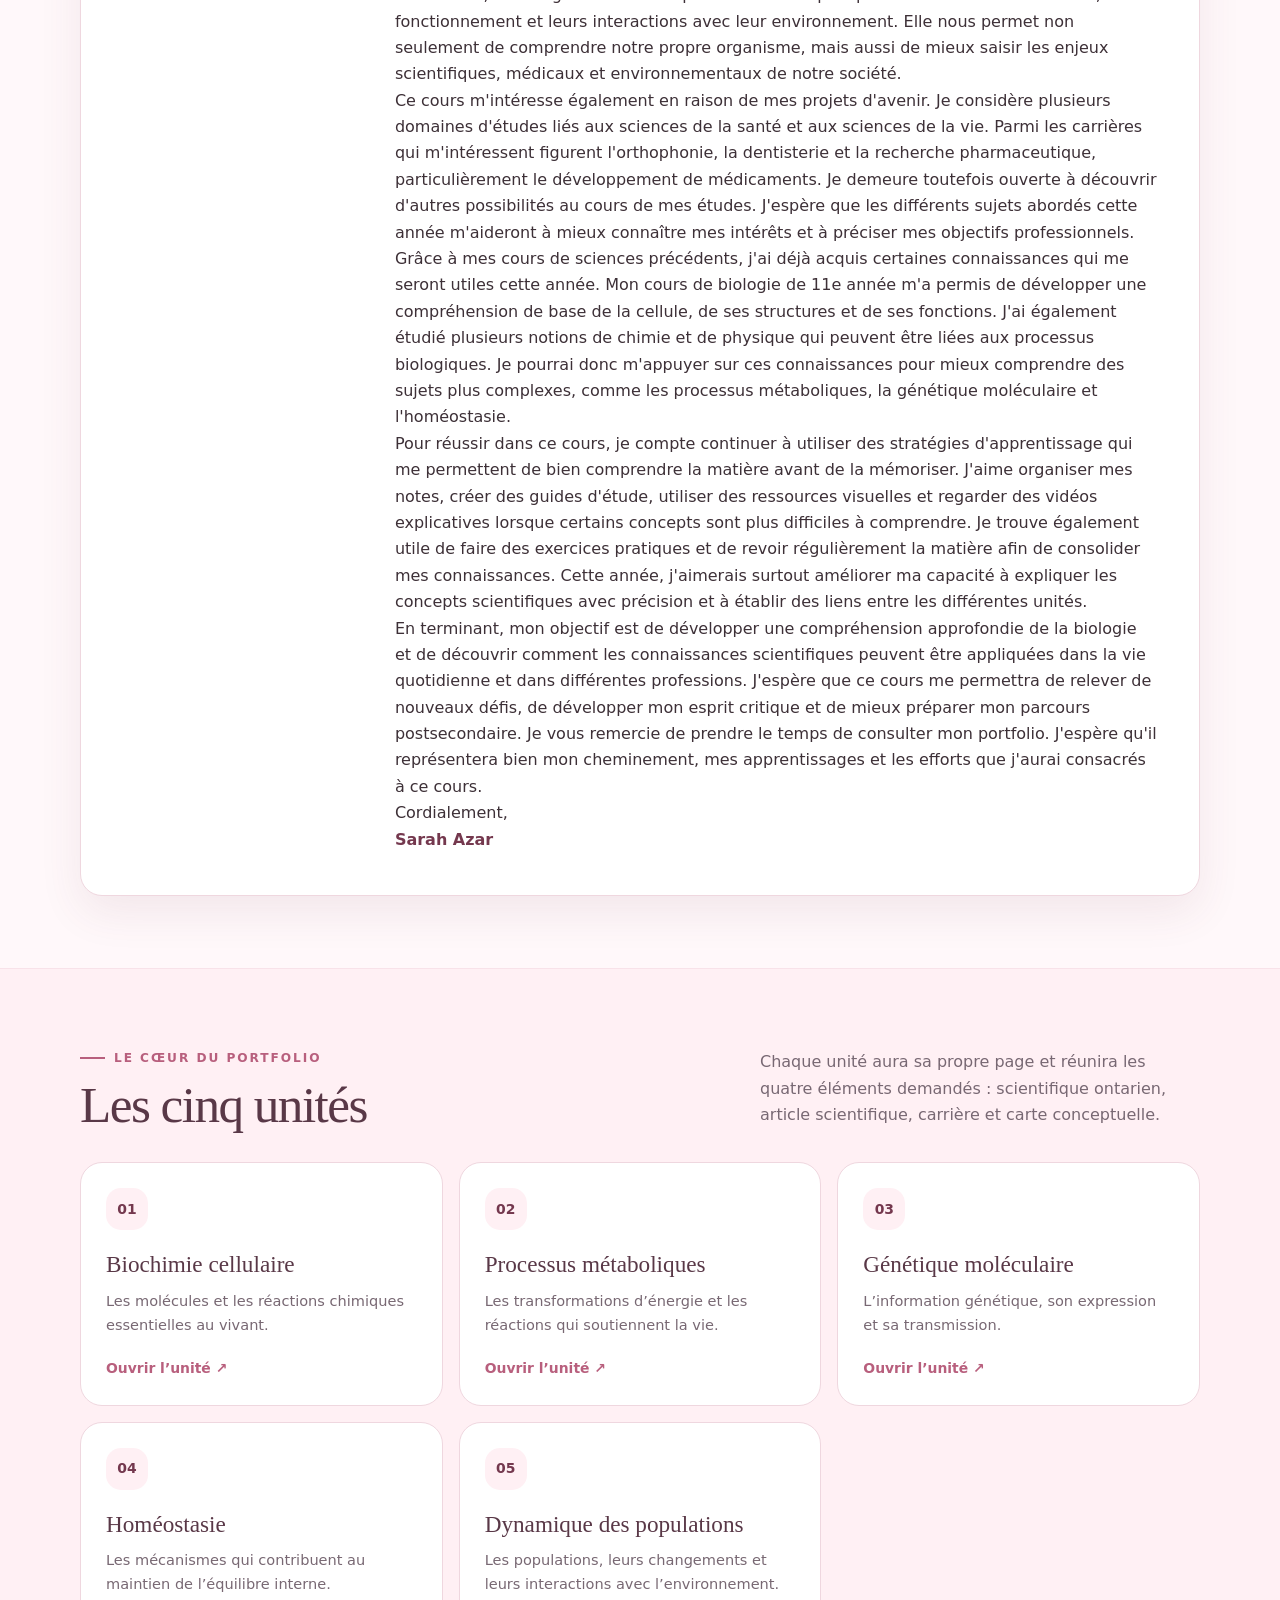
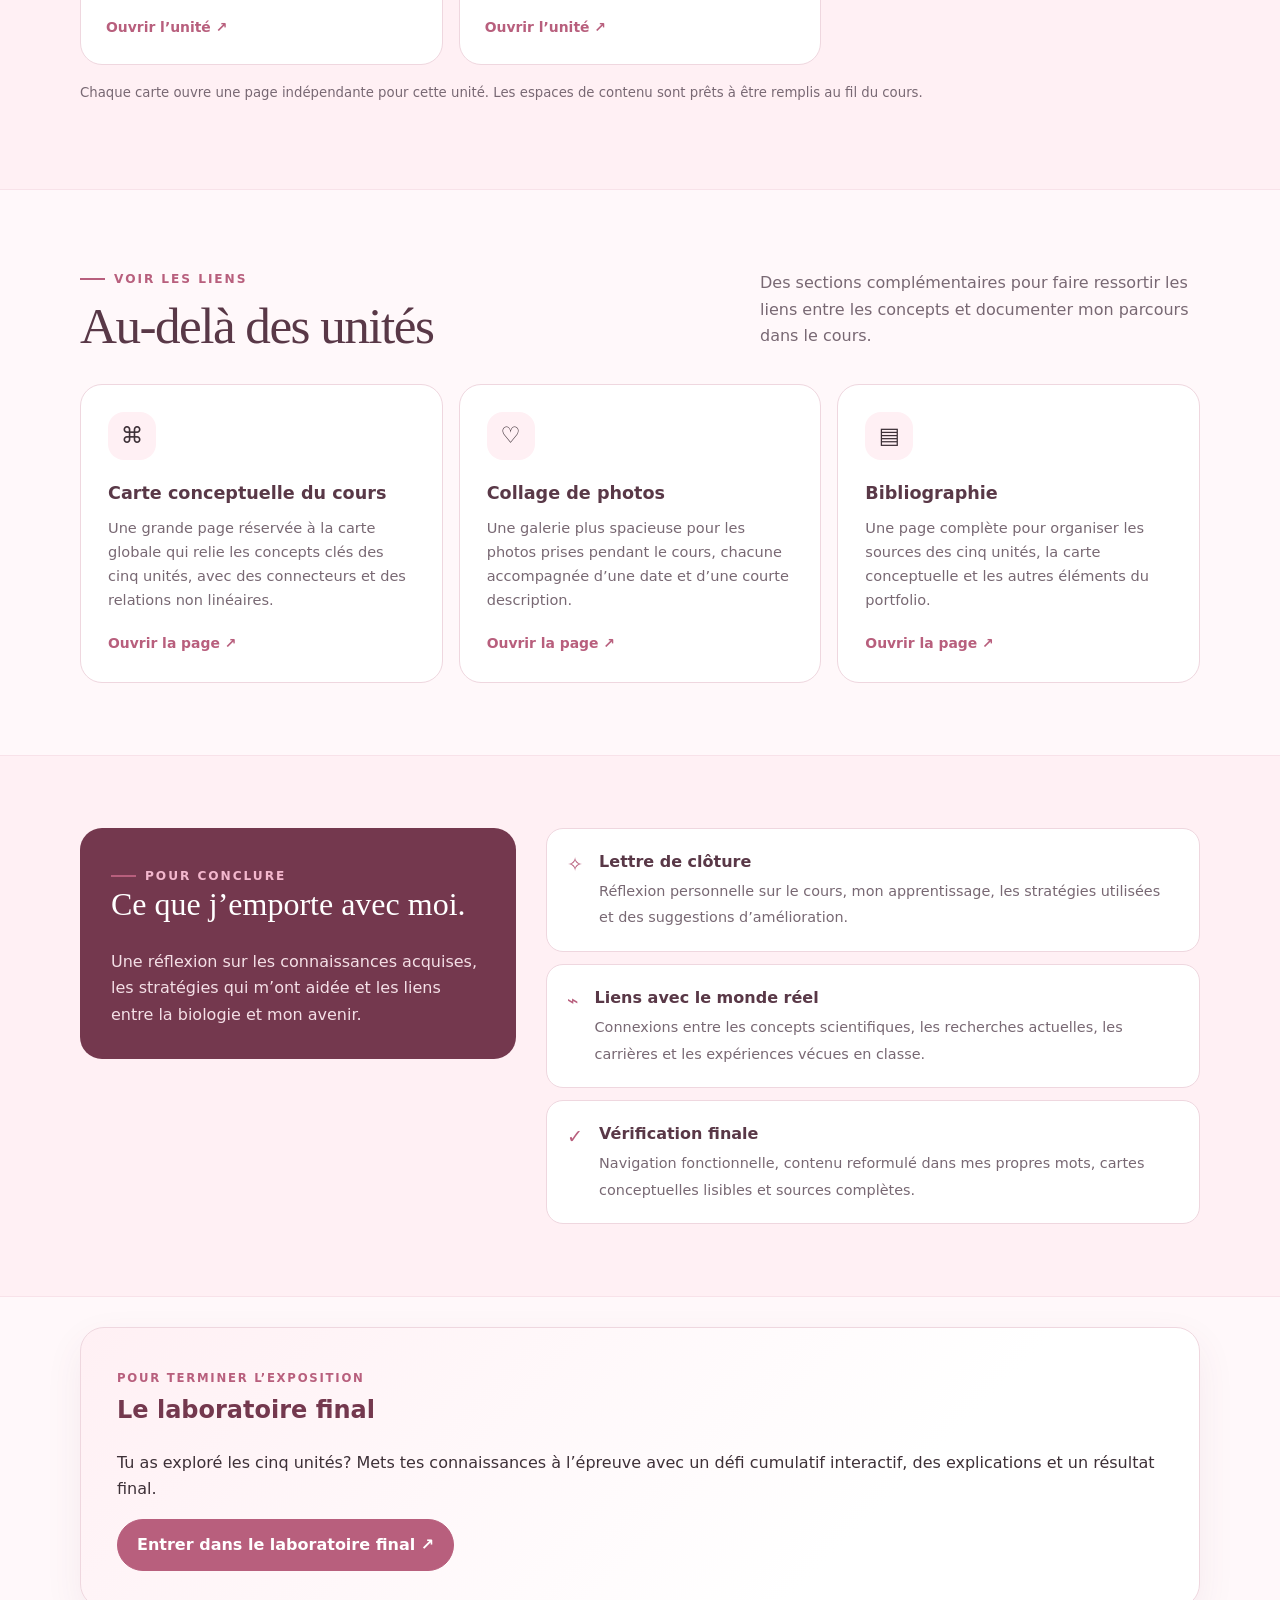
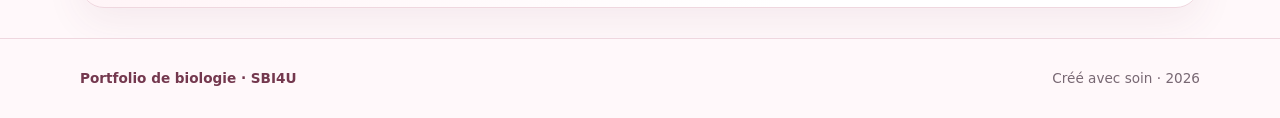
==== commit e1b57d54: "commit 2" ====
--- a/portfolio_sbi4u_site/index.html
+++ b/portfolio_sbi4u_site/index.html
@@ -60,7 +60,7 @@
     .section-heading { display: flex; align-items: end; justify-content: space-between; gap: 24px; margin-bottom: 30px; }
     .section-heading h2 { font-family: Georgia, "Times New Roman", serif; color: var(--plum); font-size: clamp(2.1rem, 4vw, 3.2rem); line-height: 1.08; letter-spacing: -.03em; font-weight: 500; margin: 9px 0 0; }
     .section-heading p { max-width: 440px; color: var(--muted); margin-bottom: 4px; }
-    .letter-panel { display: grid; grid-template-columns: 110px 1fr; gap: 14px; background: white; border: 1px solid var(--line); border-radius: var(--radius); padding: clamp(24px, 4vw, 42px); box-shadow: var(--shadow); }
+    .letter-panel { display: grid; grid-template-columns: .32fr 1fr; gap: 28px; background: white; border: 1px solid var(--line); border-radius: var(--radius); padding: clamp(24px, 4vw, 42px); box-shadow: var(--shadow); }
     .letter-icon { width: 74px; height: 74px; display: grid; place-items: center; border-radius: 24px; background: var(--rose-pale); font-size: 2rem; }
     .letter-panel h3 { color: var(--rose-deep); font-size: 1.1rem; margin-bottom: 9px; }
     .letter-panel p { color: var(--muted); margin-bottom: 0; }
@@ -141,7 +141,7 @@
 </style>
 <link rel="stylesheet" href="portfolio-extras.css">
 </head>
-<body>
+<body><div class="cinematic-intro" id="cinematicIntro" role="dialog" aria-label="Bienvenue dans le portfolio SBI4U"><div class="intro-orbit orbit-one"></div><div class="intro-orbit orbit-two"></div><div class="intro-molecule">✧</div><p class="extra-kicker">Une exploration du vivant</p><h1>Bienvenue dans<br><em>mon univers biologique.</em></h1><p>Des molécules aux écosystèmes, découvrons les liens qui rendent la vie possible.</p><button class="extra-cta" id="enterPortfolio">Entrer dans le portfolio ✦</button><button class="intro-skip" id="skipIntro">Passer l’introduction</button></div>
   <header class="topbar">
     <div class="nav-wrap">
       <a class="brand" href="#accueil" aria-label="Accueil du portfolio"><span class="brand-mark">✿</span><span>PORTFOLIO<br>SBI4U · BIOLOGIE</span></a>
@@ -195,7 +195,8 @@
       </div>
     </section>
 
-    <section class="section" id="lettre">
+    <section class="extra-panel extra-reveal"><span class="extra-kicker">Parcours interactif</span><h2>Explore les cinq univers du vivant</h2><div class="timeline-track"><div><b>01</b><strong>Biochimie</strong><span>Les molécules de la vie</span></div><div><b>02</b><strong>Métabolisme</strong><span>L’énergie en action</span></div><div><b>03</b><strong>Génétique</strong><span>L’information biologique</span></div><div><b>04</b><strong>Homéostasie</strong><span>L’équilibre interne</span></div><div><b>05</b><strong>Populations</strong><span>La vie en interaction</span></div></div><div class="feature-launches"><a class="extra-cta" href="laboratoire-final.html">Défi final du laboratoire</a><a class="extra-cta" href="escape-room.html">Entrer dans l’escape room</a><a class="extra-cta" href="certificat.html">Voir le certificat</a></div></section>
+<section class="section" id="lettre">
       <div class="container">
         <div class="section-heading">
           <div><span class="eyebrow">Pour commencer</span><h2>Lettre d’ouverture</h2></div>
@@ -224,9 +225,10 @@
 
 Je vous remercie de prendre le temps de consulter mon portfolio. J'espère qu'il représentera bien mon cheminement, mes apprentissages et les efforts que j'aurai consacrés à ce cours.
 <div> </div>
-Cordialement,<div> </div>
-
-<strong style="color: #8b1e3d;">Sarah Azar</strong></p>
+Cordialement,<div> </div></p>
+
+<span style="color: #74384e"><b>Sarah Azar</b></span>
+        </div>
         </div>
       </div>
     </section>
@@ -235,7 +237,8 @@
       <div class="container">
         <div class="section-heading">
           <div><span class="eyebrow">Le cœur du portfolio</span><h2>Les cinq unités</h2></div>
-                 </div>
+          <p>Chaque unité aura sa propre page et réunira les quatre éléments demandés : scientifique ontarien, article scientifique, carrière et carte conceptuelle.</p>
+        </div>
         <div class="unit-grid">
           <a class="unit-card" href="biochimie.html"><span class="unit-number">01</span><h3>Biochimie cellulaire</h3><p>Les molécules et les réactions chimiques essentielles au vivant.</p><span class="card-link">Ouvrir l’unité ↗</span></a>
           <a class="unit-card" href="metabolisme.html"><span class="unit-number">02</span><h3>Processus métaboliques</h3><p>Les transformations d’énergie et les réactions qui soutiennent la vie.</p><span class="card-link">Ouvrir l’unité ↗</span></a>
@@ -293,5 +296,5 @@
     document.getElementById('year').textContent = new Date().getFullYear();
   </script>
 <script src="portfolio-extras.js"></script>
-</body>
+<script src="wow-features.js"></script></body>
 </html>
--- a/portfolio_sbi4u_site/portfolio-extras.css
+++ b/portfolio_sbi4u_site/portfolio-extras.css
@@ -73,335 +73,17 @@
 @media(max-width:760px){.extra-reading-badge{left:10px;bottom:12px;font-size:.7rem;padding:8px 10px}.extra-toolbar{bottom:58px}.extra-float-label{font-size:.62rem;padding:6px 8px}}
 @media(prefers-reduced-motion:reduce){.extra-float-label{animation:none}.extra-fact-toast,.extra-reading-badge,.extra-tool{transition:none}}
 
-/* =========================================
-   ANIMATED 3D BIOLOGY MODELS
-   ========================================= */
-
-.bio-model-stage {
-  display: grid;
-  place-items: center;
-  min-height: 280px;
-  padding: 25px;
-  perspective: 900px;
-  overflow: hidden;
-  background: linear-gradient(145deg, #fff4f7, #fffafd);
-  border: 1px solid #f3dce5;
-  border-radius: 25px;
-  margin: 25px 0;
-}
-
-.bio-model-caption {
-  text-align: center;
-  color: #92516d;
-  font-family: Georgia, serif;
-  margin-top: 20px;
-}
-
-.bio-model-caption p {
-  font-family: Arial, sans-serif;
-  font-size: .85rem;
-  color: #987b89;
-  margin-top: 5px;
-}
-
-/* 1. MITOCHONDRION */
-
-.mitochondrion {
-  position: relative;
-  width: 210px;
-  height: 125px;
-  border-radius: 50%;
-  background: radial-gradient(ellipse, #ffd5df 15%, #e98da8 70%, #bd587e);
-  border: 5px solid #b95679;
-  box-shadow: 0 15px 30px #d78ba855, inset 0 0 20px #fff5f8;
-  transform-style: preserve-3d;
-  animation: mitoFloat 4s ease-in-out infinite;
-}
-
-.mitochondrion::before {
-  content: "";
-  position: absolute;
-  inset: 13px;
-  border: 3px solid #fff0f5;
-  border-radius: 50%;
-  transform: translateZ(8px);
-}
-
-.mito-cristae {
-  position: absolute;
-  inset: 22px;
-  display: flex;
-  align-items: center;
-  justify-content: space-around;
-  transform: translateZ(12px);
-}
-
-.mito-cristae span {
-  width: 17px;
-  height: 57px;
-  border-left: 5px solid #9f4168;
-  border-right: 5px solid #9f4168;
-  border-radius: 50%;
-  transform: rotate(12deg);
-}
-
-@keyframes mitoFloat {
-  0%, 100% { transform: rotateX(18deg) rotateZ(-12deg) translateY(0); }
-  50% { transform: rotateX(28deg) rotateZ(5deg) translateY(-12px); }
-}
-
-/* 2. CHLOROPLAST */
-
-.chloroplast {
-  position: relative;
-  width: 210px;
-  height: 135px;
-  border-radius: 50%;
-  background: radial-gradient(ellipse at 35% 30%, #e1ffd2, #80c98a 55%, #3f9664);
-  border: 5px solid #43895c;
-  box-shadow: 0 15px 30px #66a77a55, inset 0 0 18px #f3fff0;
-  transform-style: preserve-3d;
-  animation: chloroSpin 7s ease-in-out infinite;
-}
-
-.chloroplast::before {
-  content: "";
-  position: absolute;
-  inset: 12px;
-  border: 3px solid #e8ffe9;
-  border-radius: 50%;
-  transform: translateZ(8px);
-}
-
-.thylakoid-stacks {
-  position: absolute;
-  inset: 24px;
-  display: flex;
-  justify-content: space-around;
-  align-items: center;
-  transform: translateZ(13px);
-}
-
-.thylakoid-stack {
-  display: flex;
-  flex-direction: column;
-  gap: 5px;
-}
-
-.thylakoid-stack span {
-  display: block;
-  width: 34px;
-  height: 8px;
-  border-radius: 50%;
-  background: #26784c;
-  border: 1px solid #d8f5cf;
-  box-shadow: 0 2px 3px #225e3b55;
-}
-
-@keyframes chloroSpin {
-  0%, 100% { transform: rotateX(18deg) rotateY(-15deg); }
-  50% { transform: rotateX(-12deg) rotateY(15deg) translateY(-9px); }
-}
-
-/* 3. DNA DOUBLE HELIX */
-
-.dna-model {
-  position: relative;
-  width: 150px;
-  height: 220px;
-  transform-style: preserve-3d;
-  animation: dnaRotate 8s linear infinite;
-}
-
-.dna-rail {
-  position: absolute;
-  top: 0;
-  width: 18px;
-  height: 100%;
-  border: 7px solid #d66e99;
-  border-top-color: transparent;
-  border-bottom-color: transparent;
-  border-radius: 50%;
-  transform: rotateY(35deg);
-}
-
-.dna-rail.left { left: 22px; }
-.dna-rail.right {
-  right: 22px;
-  border-color: #8c78c9;
-  border-top-color: transparent;
-  border-bottom-color: transparent;
-  transform: rotateY(-35deg);
-}
-
-.dna-rungs {
-  position: absolute;
-  inset: 8px 35px;
-  display: flex;
-  flex-direction: column;
-  justify-content: space-between;
-}
-
-.dna-rungs span {
-  display: block;
-  height: 7px;
-  border-radius: 8px;
-  background: linear-gradient(90deg, #dc79a0 0 50%, #a18bd9 50%);
-  box-shadow: 0 2px 5px #9c668b44;
-}
-
-@keyframes dnaRotate {
-  from { transform: rotateY(0deg) rotateX(8deg); }
-  to { transform: rotateY(360deg) rotateX(8deg); }
-}
-
-/* 4. HOMEOSTASIS / TEMPERATURE REGULATION */
-
-.homeostasis-model {
-  position: relative;
-  width: 190px;
-  height: 220px;
-  display: grid;
-  place-items: center;
-  transform-style: preserve-3d;
-  animation: homeoFloat 4s ease-in-out infinite;
-}
-
-.thermometer {
-  position: relative;
-  width: 42px;
-  height: 155px;
-  border: 5px solid #b66b88;
-  border-radius: 25px;
-  background: #fff;
-  box-shadow: 8px 10px 18px #c989a344, inset 0 0 10px #f4dbe5;
-}
-
-.thermometer::after {
-  content: "";
-  position: absolute;
-  width: 66px;
-  height: 66px;
-  border-radius: 50%;
-  background: #e987a8;
-  border: 5px solid #b66b88;
-  bottom: -42px;
-  left: 50%;
-  transform: translateX(-50%) translateZ(8px);
-  box-shadow: inset -7px -6px 12px #a94f7355;
-}
-
-.thermometer-fluid {
-  position: absolute;
-  bottom: 8px;
-  left: 50%;
-  width: 15px;
-  height: 65%;
-  border-radius: 15px;
-  background: linear-gradient(#f7a6be, #d94f83);
-  transform: translateX(-50%);
-  animation: temperatureChange 4s ease-in-out infinite;
-}
-
-.homeo-orbit {
-  position: absolute;
-  width: 175px;
-  height: 75px;
-  border: 2px dashed #d58ba6;
-  border-radius: 50%;
-  transform: rotateX(65deg) rotateZ(-20deg);
-  animation: orbitTurn 8s linear infinite;
-}
-
-@keyframes temperatureChange {
-  0%, 100% { height: 45%; }
-  50% { height: 75%; }
-}
-
-@keyframes homeoFloat {
-  0%, 100% { transform: translateY(0) rotateY(-8deg); }
-  50% { transform: translateY(-10px) rotateY(8deg); }
-}
-
-@keyframes orbitTurn {
-  to { transform: rotateX(65deg) rotateZ(340deg); }
-}
-
-/* 5. POPULATION DYNAMICS / ECOSYSTEM */
-
-.ecosystem-globe {
-  position: relative;
-  width: 180px;
-  height: 180px;
-  border-radius: 50%;
-  background:
-    radial-gradient(ellipse at 30% 35%, #b9e8b4 0 13%, transparent 14%),
-    radial-gradient(ellipse at 65% 60%, #75bd91 0 20%, transparent 21%),
-    radial-gradient(ellipse at 45% 75%, #b9e8b4 0 9%, transparent 10%),
-    radial-gradient(circle at 35% 30%, #d8f3ff, #75b6d3 65%, #397f9f);
-  box-shadow: inset -18px -12px 25px #245c7655, 0 15px 30px #6ba9bb55;
-  border: 3px solid #6c9eaf;
-  animation: globeTurn 12s linear infinite;
-}
-
-.ecosystem-globe::before,
-.ecosystem-globe::after {
-  content: "";
-  position: absolute;
-  inset: 8px 35px;
-  border: 2px solid #e8f8ff99;
-  border-radius: 50%;
-}
-
-.ecosystem-globe::after {
-  inset: 0 55px;
-}
-
-.eco-orbit {
-  position: absolute;
-  width: 235px;
-  height: 80px;
-  border: 2px dashed #c77e9e;
-  border-radius: 50%;
-  transform: rotateX(65deg) rotateZ(-20deg);
-  animation: orbitTurn 9s linear infinite;
-}
-
-@keyframes globeTurn {
-  from { transform: rotateY(0deg) rotateX(10deg); }
-  to { transform: rotateY(360deg) rotateX(10deg); }
-}
-
-/* ACCESSIBILITY: reduce motion if requested by the visitor */
-
-@media (prefers-reduced-motion: reduce) {
-  .mitochondrion,
-  .chloroplast,
-  .dna-model,
-  .homeostasis-model,
-  .thermometer-fluid,
-  .homeo-orbit,
-  .ecosystem-globe,
-  .eco-orbit {
-    animation: none !important;
-  }
-}
-
-.bio-model-stage > div {
-  display: grid;
-  justify-items: center;
-}
-
-.globe-wrap {
-  position: relative;
-  width: 235px;
-  height: 190px;
-  display: grid;
-  place-items: center;
-}
-
-.eco-orbit {
-  top: 55px;
-  left: 0;
-  pointer-events: none;
-}+/* WOW FACTOR PACK — interactive exhibits, models and cinematic details */
+.wow-model-row{display:grid;grid-template-columns:minmax(180px,.8fr) 1.2fr;gap:22px;align-items:center;margin:18px 0}.wow-model-controls{display:grid;grid-template-columns:repeat(2,minmax(0,1fr));gap:9px}.wow-model-controls .extra-output{grid-column:1/-1}
+.cell-model{height:245px;max-width:310px;margin:auto;position:relative;border:9px solid #e7a9c0;border-radius:48% 52% 45% 55%;background:radial-gradient(ellipse at 40% 35%,#fff0f5,#f8cbdc 65%,#e6a0ba);box-shadow:inset 0 0 24px #c56c8c66,0 18px 35px #9e557322;animation:cellBob 5s ease-in-out infinite}
+.cell-model:before{content:"";position:absolute;inset:14px;border:2px dashed #bd7894;border-radius:48% 52% 45% 55%;opacity:.6}.cell-nucleus{position:absolute;width:76px;height:76px;left:38%;top:34%;border-radius:50%;background:radial-gradient(circle at 35% 30%,#e5b9f3,#9d6cae 70%);box-shadow:0 0 0 9px #fff5,0 0 28px #9565a4}.cell-mito{position:absolute;width:65px;height:28px;left:13%;top:28%;border-radius:50%;background:repeating-linear-gradient(90deg,#d8799b 0 7px,#f4b9cd 7px 12px);transform:rotate(-25deg)}.cell-chloro{position:absolute;width:48px;height:22px;right:12%;bottom:24%;border-radius:50%;background:repeating-linear-gradient(0deg,#76b995 0 4px,#c4e4c9 4px 7px);transform:rotate(25deg)}.cell-ribo{position:absolute;width:9px;height:9px;border-radius:50%;background:#a75a83;left:26%;bottom:24%;box-shadow:20px -60px #a75a83,95px 45px #a75a83,125px -35px #a75a83,-10px -90px #a75a83}
+@keyframes cellBob{50%{transform:translateY(-7px) rotate(2deg)}}
+.specimen-tabs{display:flex;gap:9px;flex-wrap:wrap}.specimen-view{margin-top:15px;display:grid;grid-template-columns:180px 1fr;gap:20px;align-items:center;background:#fff;border:1px solid var(--extra-line);border-radius:18px;padding:18px}.specimen-shape{width:150px;height:150px;margin:auto;position:relative;border-radius:50%;background:radial-gradient(circle,#c38dc9 0 18%,#f2b6d0 19% 35%,#fbe3ec 36% 70%,#d58fac 71%);box-shadow:0 0 0 8px #f9e2eb,0 0 0 10px #dfa6bb}.specimen-shape:after{content:"";position:absolute;width:34px;height:34px;left:58px;top:57px;border-radius:50%;background:#9365a5}.plant-specimen{border-radius:25%;background:radial-gradient(circle at 50% 50%,#9d6caf 0 15%,#bce1b6 16% 27%,#d8efc8 28% 65%,#74ad83 66%)}.plant-specimen:before{content:"";position:absolute;inset:13px;border:8px solid #77a978;border-radius:20%}.bacteria-specimen{width:160px;height:90px;border-radius:50%;background:radial-gradient(ellipse,#f5c1d2,#d982a6);box-shadow:0 0 0 7px #f9e2eb,0 0 0 10px #dfa6bb}.bacteria-specimen:before{content:"〰";position:absolute;left:40px;top:15px;color:#8a568c;font-size:55px}.specimen-view p{color:var(--extra-muted);line-height:1.65}
+.mito-3d,.chloro-3d{height:180px;width:240px;max-width:100%;margin:auto;position:relative;border-radius:48% 52% 46% 54%;background:linear-gradient(145deg,#f7b5ca,#b85e83);box-shadow:inset -12px -12px 22px #85415c66,inset 8px 8px 22px #fff8,0 18px 35px #9e557322;animation:cellBob 5s ease-in-out infinite}.mito-3d:before{content:"";position:absolute;inset:28px;border:5px solid #ffe5ed;border-radius:50%;background:repeating-linear-gradient(90deg,transparent 0 13px,#873f65 14px 18px,transparent 19px 28px);transform:rotate(-15deg)}.mito-3d span{position:absolute;inset:55px 60px;border:2px dashed #fff;border-radius:50%}.chloro-3d{border-radius:30%;background:linear-gradient(145deg,#c8e9bf,#4f9b75)}.chloro-3d:before{content:"";position:absolute;inset:25px 45px;border-radius:45%;background:repeating-linear-gradient(0deg,#3c835e 0 8px,#d1efc5 9px 13px);box-shadow:0 0 0 8px #ffffff55}.chloro-3d span{position:absolute;inset:20px;border:2px solid #f3ffe9;border-radius:30%}
+.dna-stage{height:245px;display:grid;place-items:center;perspective:700px;overflow:hidden}.dna-helix{width:170px;height:220px;position:relative;transform-style:preserve-3d;animation:dnaSpin 8s linear infinite}.dna-helix span{position:absolute;left:50%;top:0;width:90px;height:22px;margin-left:-45px;border-left:6px solid #c56f91;border-right:6px solid #8d6ca8;border-radius:50%;transform:rotateY(calc(var(--i,0)*1deg)) translateY(calc(var(--i,0)*1px));}.dna-helix span:nth-child(1){top:0;transform:rotateY(0deg)}.dna-helix span:nth-child(2){top:28px;transform:rotateY(45deg)}.dna-helix span:nth-child(3){top:56px;transform:rotateY(90deg)}.dna-helix span:nth-child(4){top:84px;transform:rotateY(135deg)}.dna-helix span:nth-child(5){top:112px;transform:rotateY(180deg)}.dna-helix span:nth-child(6){top:140px;transform:rotateY(225deg)}.dna-helix span:nth-child(7){top:168px;transform:rotateY(270deg)}.dna-helix span:nth-child(8){top:196px;transform:rotateY(315deg)}@keyframes dnaSpin{to{transform:rotateY(360deg)}}
+.homeo-sim,.eco-sim{display:grid;grid-template-columns:170px 1fr;gap:24px;align-items:center}.thermo-art{height:210px;position:relative;width:75px;margin:auto}.thermo-tube{position:absolute;left:25px;top:0;width:26px;height:160px;border:5px solid #d78ba8;border-radius:30px;background:#fff;overflow:hidden}.thermo-tube div{position:absolute;bottom:0;width:100%;height:50%;background:linear-gradient(#f3a9c2,#bf5e83);transition:height .2s}.thermo-bulb{position:absolute;left:12px;bottom:5px;width:52px;height:52px;border-radius:50%;background:#cf7193;border:5px solid #d78ba8;box-shadow:inset 0 0 8px #fff8}.homeo-controls,.eco-controls{display:grid;gap:12px}.homeo-controls input,.eco-controls input{width:100%;accent-color:#b85f7d}.homeo-controls label,.eco-controls label{color:var(--extra-deep);font-weight:700}.eco-globe-art{width:190px;height:190px;border-radius:50%;margin:auto;position:relative;display:grid;place-items:center;background:radial-gradient(circle at 35% 28%,#d9f2df,#76b991 58%,#397b67);box-shadow:inset -16px -12px 25px #244f4a77,0 0 0 9px #e8f5e8,0 0 0 11px #b9d9c2}.eco-globe-art span{position:absolute;font-size:27px;animation:cellBob 4s ease-in-out infinite}.eco-globe-art span:nth-of-type(1){top:30px;left:45px}.eco-globe-art span:nth-of-type(2){right:28px;top:75px}.eco-globe-art span:nth-of-type(3){left:48px;bottom:35px}.eco-land{position:absolute;width:80px;height:40px;left:45px;top:55px;background:#b8d89c;border-radius:60% 30% 55% 35%;transform:rotate(-20deg)}.eco-orbit-art{position:absolute;inset:34px -18px;border:2px dashed #b85f7d;border-radius:50%;transform:rotate(-25deg)}
+.cinematic-intro{position:fixed;inset:0;z-index:9998;display:grid;place-content:center;text-align:center;padding:28px;background:radial-gradient(circle at 50% 45%,#fff 0,#fff1f5 42%,#edc2d2 100%);color:#61384b;overflow:hidden;transition:opacity .8s,visibility .8s}.cinematic-intro h1{font:clamp(2.5rem,7vw,5.5rem)/1.05 Georgia,serif;margin:15px 0}.cinematic-intro h1 em{color:#b85f7d}.cinematic-intro p{max-width:570px;margin:10px auto 20px}.intro-molecule{font-size:4rem;color:#c56f91;animation:moleculePulse 3s infinite}.intro-orbit{position:absolute;width:65vw;height:30vw;max-height:330px;left:17%;top:34%;border:1px solid #d99ab2;border-radius:50%;transform:rotate(-24deg);pointer-events:none}.orbit-two{transform:rotate(35deg);border-style:dashed;opacity:.55}.intro-leave{opacity:0;visibility:hidden}.intro-skip{display:block;margin:12px auto;border:0;background:transparent;color:#80566a;text-decoration:underline;cursor:pointer}.intro-leave{pointer-events:none}@keyframes moleculePulse{50%{transform:scale(1.2) rotate(25deg);text-shadow:0 0 25px #d58eaa}}
+.timeline-track{display:grid;grid-template-columns:repeat(5,1fr);gap:8px;margin:25px 0}.timeline-track div{position:relative;padding:15px 10px;border-top:3px solid #d58eaa;background:#fff9fb;border-radius:0 0 14px 14px;display:grid;gap:7px}.timeline-track b{font-size:1.5rem;color:#c16d8c}.timeline-track strong{color:#74384e}.timeline-track span{font-size:.8rem;color:#786873}.feature-launches{display:flex;gap:10px;flex-wrap:wrap}.escape-room{text-align:center;max-width:850px}.escape-status{display:flex;justify-content:space-between;color:var(--extra-deep);font-weight:800}.escape-lock{font-size:4rem;color:#c16d8c;margin:20px}.escape-choices{display:grid;grid-template-columns:repeat(3,1fr);gap:10px;margin:20px 0}.escape-choices button{padding:16px;border:1px solid var(--extra-line);border-radius:15px;background:white;color:var(--extra-deep);font:inherit;cursor:pointer}.escape-choices button:hover{background:var(--extra-soft)}.escape-choices button:disabled{opacity:.6;cursor:default}.escape-room #escapeNext{margin-top:14px}.escape-room #escapeNext:disabled{opacity:.45;cursor:not-allowed}.certificate{text-align:center;max-width:760px;border:3px double #d99ab2;background:linear-gradient(135deg,#fff7fa,#fff);padding:clamp(28px,6vw,65px)}.certificate h2{font:clamp(2rem,5vw,3.4rem) Georgia,serif}.certificate input{padding:12px;border:1px solid #d99ab2;border-radius:10px;text-align:center;font:inherit}.certificate-seal{font-size:3.5rem;color:#bd6d8d;margin:20px}.certificate-name{font:2rem Georgia,serif;color:#74384e}.certificate-date{letter-spacing:.2em;text-transform:uppercase;font-size:.8rem;color:#8e6175}
+@media(max-width:760px){.wow-model-row,.specimen-view,.homeo-sim,.eco-sim{grid-template-columns:1fr}.timeline-track{grid-template-columns:1fr 1fr}.escape-choices{grid-template-columns:1fr}.cinematic-intro h1{font-size:2.7rem}}
+@media print{.topbar,.page-hero,.extra-toolbar,.extra-reading-badge,.extra-cta{display:none!important}.certificate{box-shadow:none;border:4px double #b85f7d}}
+@media(prefers-reduced-motion:reduce){.cell-model,.mito-3d,.chloro-3d,.dna-helix,.intro-molecule,.eco-globe-art span{animation:none!important}}
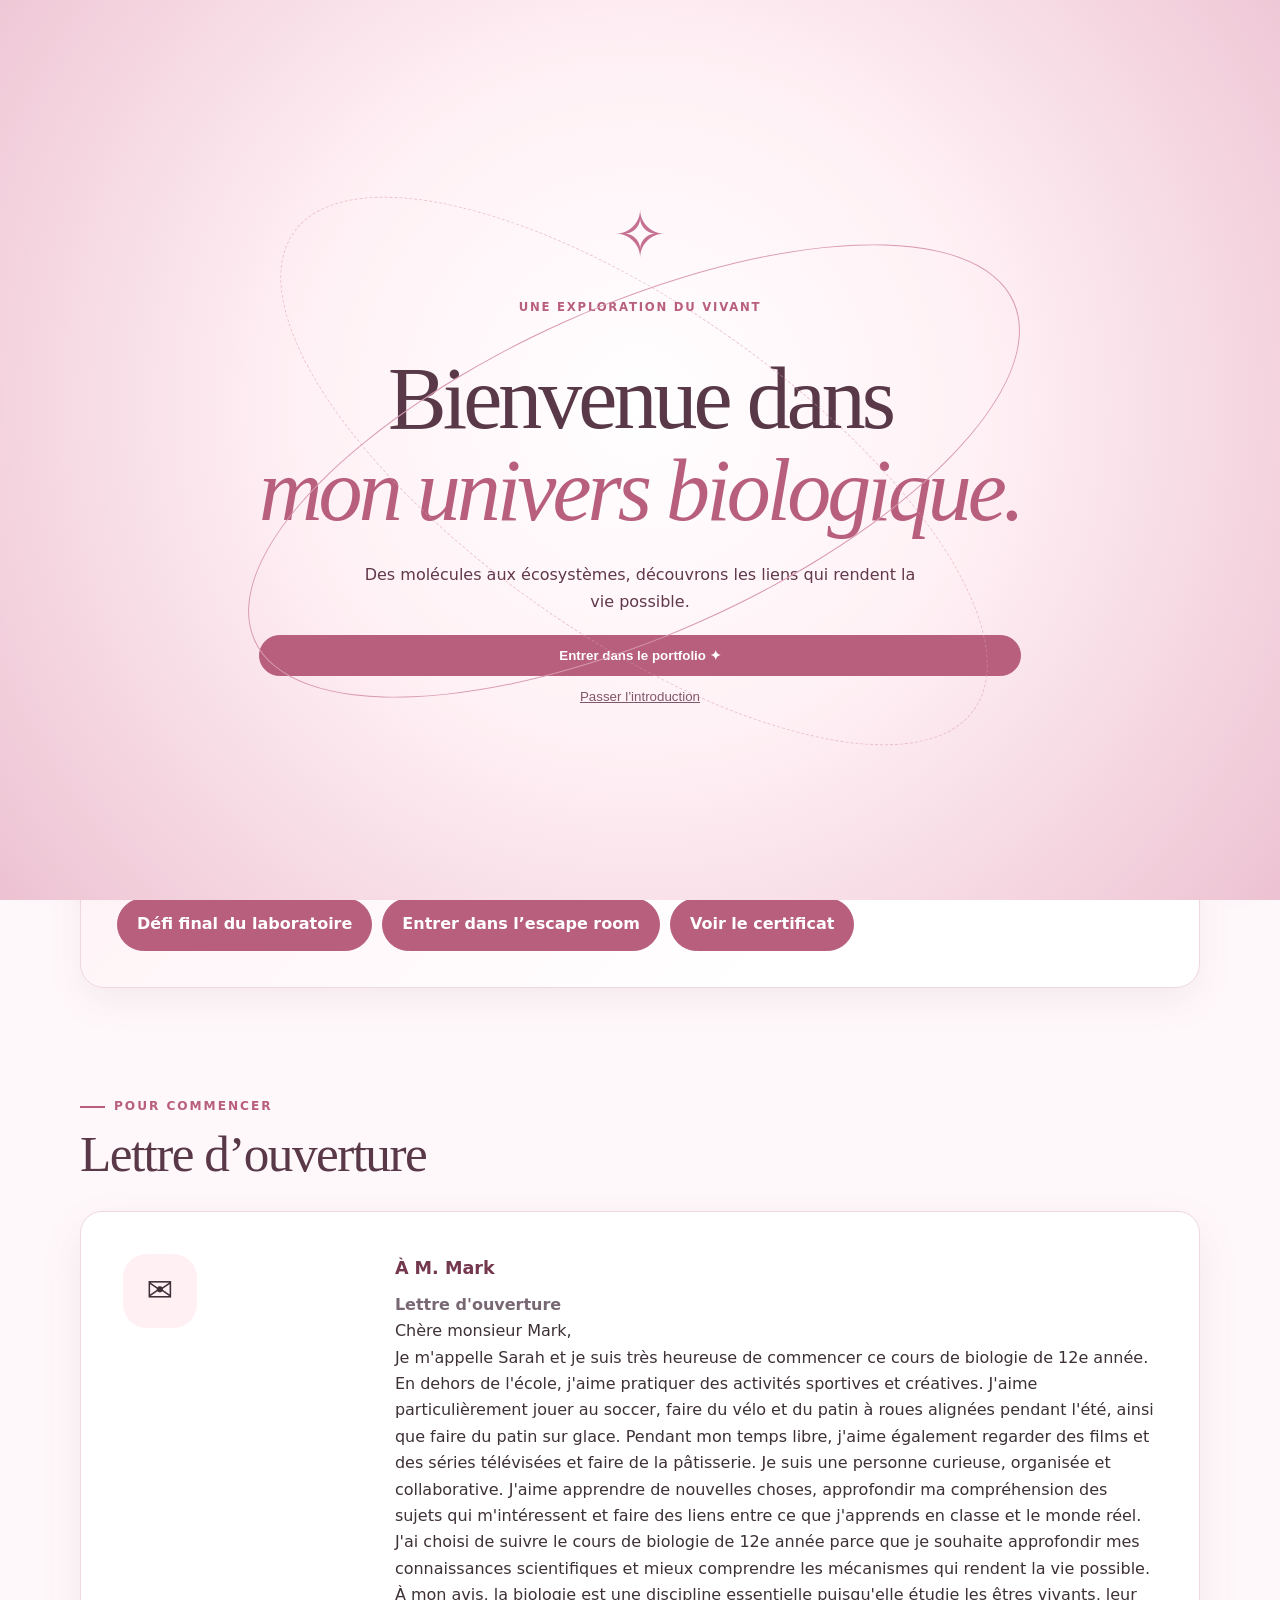
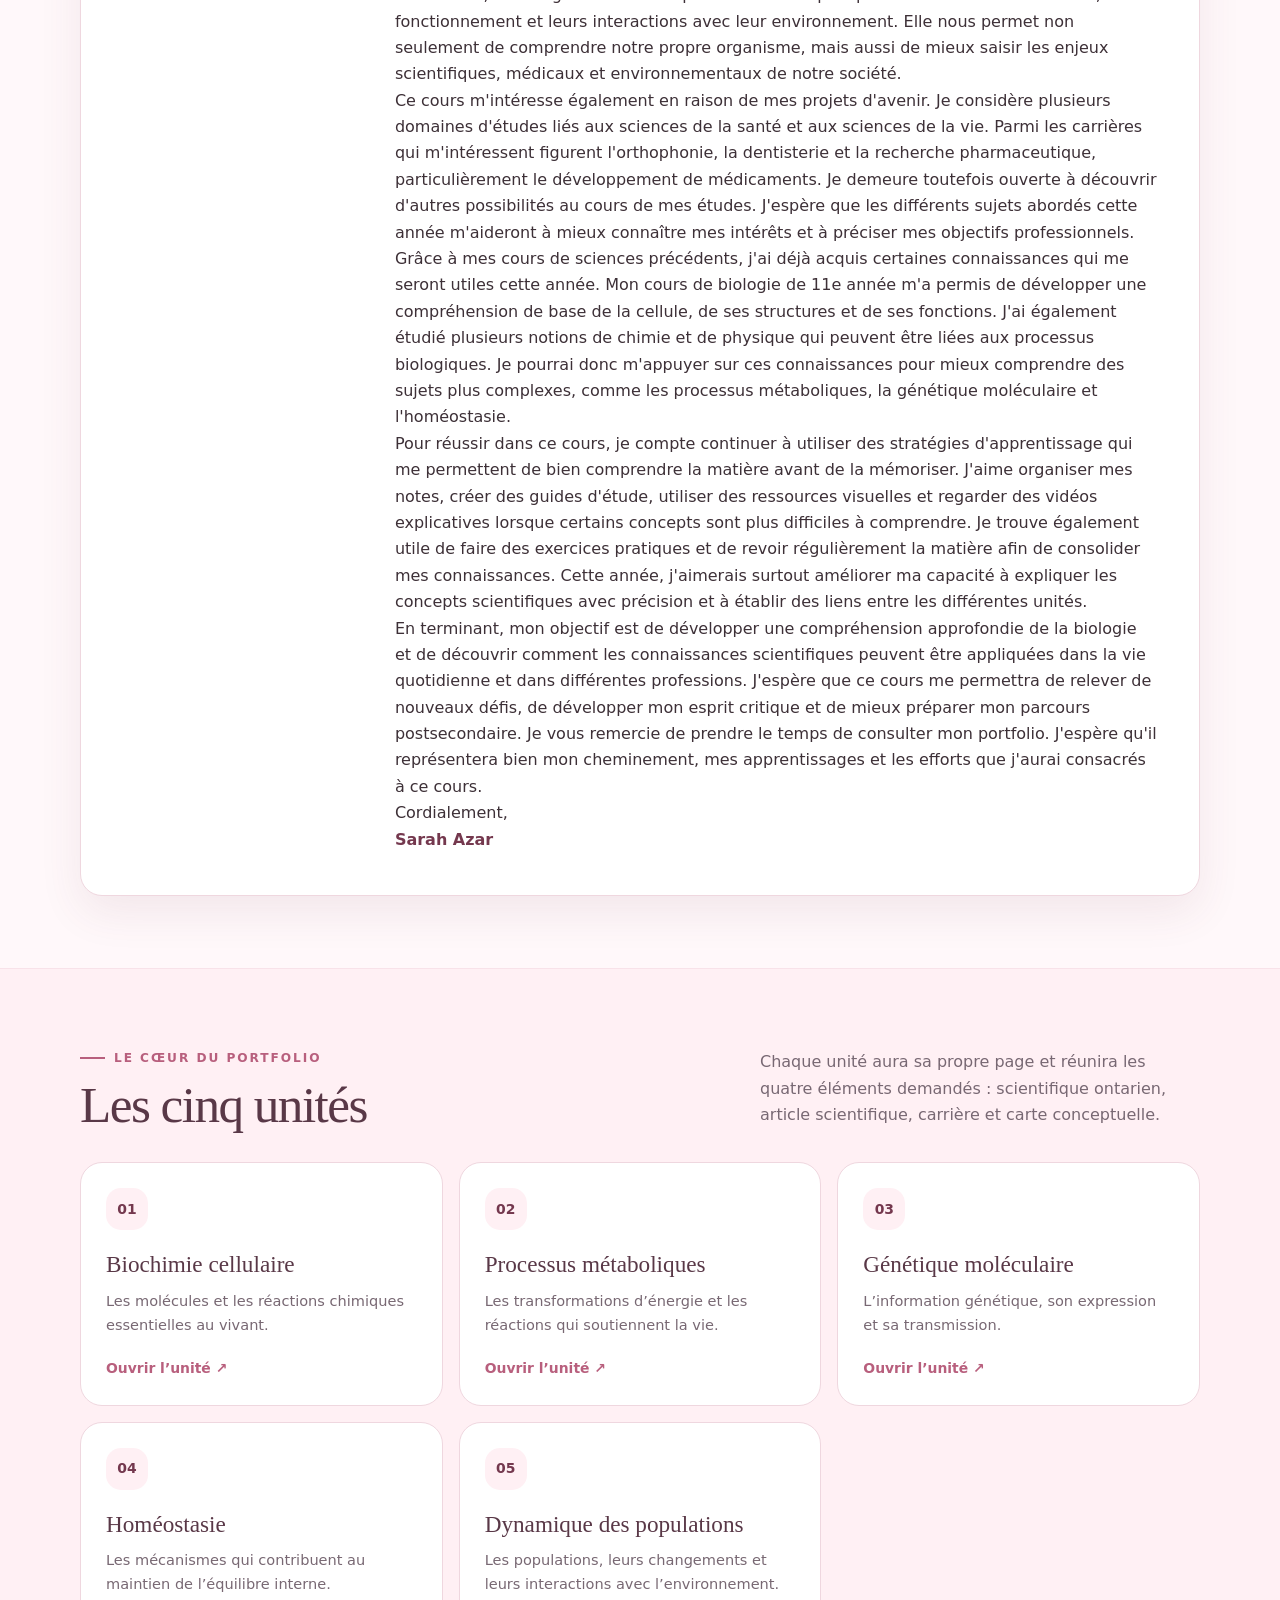
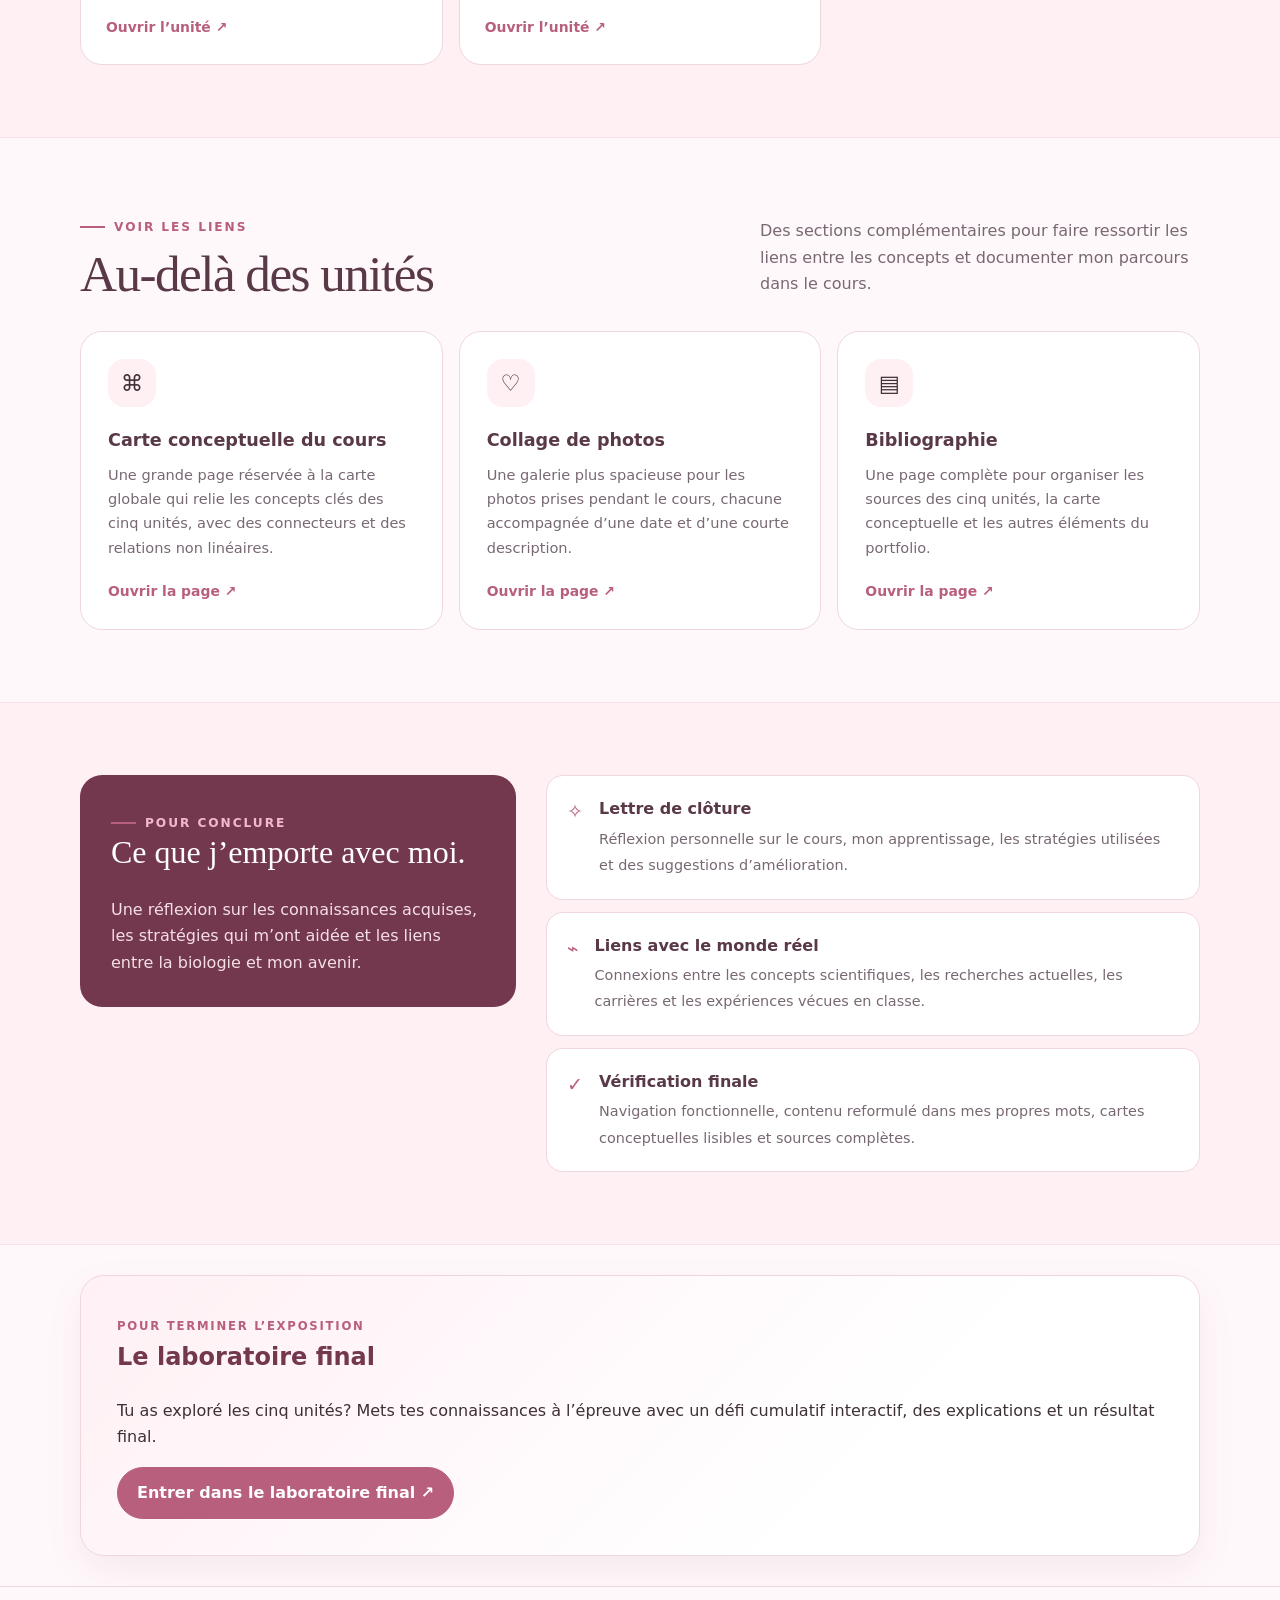
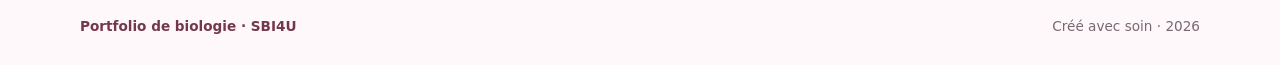
==== commit 71687558: "Complete portfolio navigation and dark theme" ====
--- a/portfolio_sbi4u_site/index.html
+++ b/portfolio_sbi4u_site/index.html
@@ -140,14 +140,24 @@
     @media(max-width:700px){.content-grid{grid-template-columns:1fr}.page-hero{width:calc(100% - 30px);margin-top:25px}.page-hero h1{font-size:2.8rem}}
 </style>
 <link rel="stylesheet" href="portfolio-extras.css">
+<script>
+  try {
+    if (localStorage.getItem('sbi4u-intro-seen') === 'true') {
+      document.documentElement.classList.add('return-visit');
+      window.addEventListener('DOMContentLoaded', () => {
+        if (!location.hash) location.hash = 'unites';
+      });
+    }
+  } catch (_) { /* The welcome remains available if browser storage is disabled. */ }
+</script>
 </head>
 <body><div class="cinematic-intro" id="cinematicIntro" role="dialog" aria-label="Bienvenue dans le portfolio SBI4U"><div class="intro-orbit orbit-one"></div><div class="intro-orbit orbit-two"></div><div class="intro-molecule">✧</div><p class="extra-kicker">Une exploration du vivant</p><h1>Bienvenue dans<br><em>mon univers biologique.</em></h1><p>Des molécules aux écosystèmes, découvrons les liens qui rendent la vie possible.</p><button class="extra-cta" id="enterPortfolio">Entrer dans le portfolio ✦</button><button class="intro-skip" id="skipIntro">Passer l’introduction</button></div>
   <header class="topbar">
     <div class="nav-wrap">
-      <a class="brand" href="#accueil" aria-label="Accueil du portfolio"><span class="brand-mark">✿</span><span>PORTFOLIO<br>SBI4U · BIOLOGIE</span></a>
+      <a class="brand" href="#unites" aria-label="Accueil du portfolio"><span class="brand-mark">✿</span><span>PORTFOLIO<br>SBI4U · BIOLOGIE</span></a>
       <button class="menu-toggle" id="menuToggle" aria-expanded="false" aria-controls="navLinks">☰ Menu</button>
       <nav class="nav-links" id="navLinks" aria-label="Navigation principale">
-        <a href="#accueil">Accueil</a>
+        <a href="index.html#unites">Accueil</a>
         <a href="#lettre">Lettre d’ouverture</a>
         <a href="#unites">Unités</a>
         <a href="#cours">Au-delà des unités</a>
@@ -200,7 +210,6 @@
       <div class="container">
         <div class="section-heading">
           <div><span class="eyebrow">Pour commencer</span><h2>Lettre d’ouverture</h2></div>
-          <p>Une introduction personnelle à mes intérêts, à mes objectifs et à ma façon d’apprendre.</p>
         </div>
         <div class="letter-panel">
           <div class="letter-icon" aria-hidden="true">✉</div>
@@ -246,7 +255,6 @@
           <a class="unit-card" href="homeostasie.html"><span class="unit-number">04</span><h3>Homéostasie</h3><p>Les mécanismes qui contribuent au maintien de l’équilibre interne.</p><span class="card-link">Ouvrir l’unité ↗</span></a>
           <a class="unit-card" href="populations.html"><span class="unit-number">05</span><h3>Dynamique des populations</h3><p>Les populations, leurs changements et leurs interactions avec l’environnement.</p><span class="card-link">Ouvrir l’unité ↗</span></a>
         </div>
-        <p class="note">Chaque carte ouvre une page indépendante pour cette unité. Les espaces de contenu sont prêts à être remplis au fil du cours.</p>
       </div>
     </section>
 
@@ -294,6 +302,13 @@
       });
     });
     document.getElementById('year').textContent = new Date().getFullYear();
+    const intro = document.getElementById('cinematicIntro');
+    const dismissIntro = () => {
+      try { localStorage.setItem('sbi4u-intro-seen', 'true'); } catch (_) { /* Storage is optional. */ }
+      intro.classList.add('intro-leave');
+    };
+    document.getElementById('enterPortfolio').addEventListener('click', dismissIntro);
+    document.getElementById('skipIntro').addEventListener('click', dismissIntro);
   </script>
 <script src="portfolio-extras.js"></script>
 <script src="wow-features.js"></script></body>
--- a/portfolio_sbi4u_site/portfolio-extras.css
+++ b/portfolio_sbi4u_site/portfolio-extras.css
@@ -25,6 +25,48 @@
 body.extra-dark h1,body.extra-dark h2,body.extra-dark h3,body.extra-dark .brand,body.extra-dark .nav-links a,body.extra-dark .unit-nav a{color:#f6dce6}
 body.extra-dark .section.tinted,body.extra-dark .concept-guide,body.extra-dark .highlight{background:#382936;color:#f6dce6}
 body.extra-dark .concept-canvas{background:#302431;border-color:#8e6176}
+/* Keep every page's existing panels and controls legible in the shared dark theme. */
+body.extra-dark{color:var(--ink);background:var(--site-background,var(--bg,#201923))}
+body.extra-dark .topbar,body.extra-dark .nav-links,body.extra-dark .page-hero,
+body.extra-dark .content-card,body.extra-dark .unit-card,body.extra-dark .wide-panel,
+body.extra-dark .reference-group,body.extra-dark .photo-grid article,
+body.extra-dark .extra-panel,body.extra-dark .extra-output,body.extra-dark .specimen-view,
+body.extra-dark .extra-modal-card,body.extra-dark .reflection-row,
+body.extra-dark .quiz-question,body.extra-dark .large-map-space,
+body.extra-dark .concept-guide,body.extra-dark .highlight,body.extra-dark .placeholder,
+body.extra-dark .extra-stat,body.extra-dark .timeline-track div,
+body.extra-dark .certificate,body.extra-dark .photo-placeholder {
+  background:#302431;color:#f8eaf0;border-color:#594250;
+}
+body.extra-dark .section.tinted,body.extra-dark .concept-guide,body.extra-dark .highlight,
+body.extra-dark .placeholder,body.extra-dark .reflection-intro {background:#382936;color:#f6dce6}
+body.extra-dark p,body.extra-dark li,body.extra-dark .article-meta,
+body.extra-dark .breadcrumb,body.extra-dark .footer-inner,body.extra-dark footer,
+body.extra-dark .content-card p,body.extra-dark .content-card li,
+body.extra-dark .reflection-row span,body.extra-dark .photo-caption,
+body.extra-dark .specimen-view p,body.extra-dark .concept-canvas {color:#d0b9c4}
+body.extra-dark h1,body.extra-dark h2,body.extra-dark h3,
+body.extra-dark .brand,body.extra-dark .footer-inner strong,
+body.extra-dark .content-card h2,body.extra-dark .content-card h3,
+body.extra-dark .reflection-row strong,body.extra-dark .extra-output strong,
+body.extra-dark .extra-stat strong,body.extra-dark .concept-guide li,
+body.extra-dark .quiz-question legend,body.extra-dark .quiz-result {color:#f6dce6}
+body.extra-dark .nav-links a,body.extra-dark .unit-nav a,
+body.extra-dark .button.secondary,body.extra-dark .extra-chip,
+body.extra-dark .extra-glossary button,body.extra-dark .extra-tool,
+body.extra-dark .menu-toggle,body.extra-dark .quiz-question label,
+body.extra-dark .reference-entry {background:#382936;color:#f6dce6;border-color:#594250}
+body.extra-dark .unit-nav a[aria-current="page"],body.extra-dark .button:not(.secondary),
+body.extra-dark .extra-cta {color:#fff!important}
+body.extra-dark .page-hero,body.extra-dark .certificate {background:#302431}
+body.extra-dark .page-hero>p,body.extra-dark .breadcrumb a,
+body.extra-dark .source-link,body.extra-dark a {color:#efb8ce}
+body.extra-dark input,body.extra-dark textarea,body.extra-dark select {
+  background:#382936;color:#f8eaf0;border-color:#765568;
+}
+body.extra-dark .concept-node {background:#382936;color:#f6dce6;border-color:#765568}
+body.extra-dark .concept-canvas {background-color:#302431}
+body.extra-dark footer {border-color:#594250}
 @media(max-width:760px){.extra-grid{grid-template-columns:1fr 1fr}.extra-sim-controls{grid-template-columns:1fr}.extra-toolbar{right:10px;bottom:12px}.extra-tool{width:42px;height:42px}}
 @media(prefers-reduced-motion:reduce){.extra-reveal{opacity:1;transform:none;transition:none}*{scroll-behavior:auto!important}}
 
@@ -75,14 +117,15 @@
 
 /* WOW FACTOR PACK — interactive exhibits, models and cinematic details */
 .wow-model-row{display:grid;grid-template-columns:minmax(180px,.8fr) 1.2fr;gap:22px;align-items:center;margin:18px 0}.wow-model-controls{display:grid;grid-template-columns:repeat(2,minmax(0,1fr));gap:9px}.wow-model-controls .extra-output{grid-column:1/-1}
-.cell-model{height:245px;max-width:310px;margin:auto;position:relative;border:9px solid #e7a9c0;border-radius:48% 52% 45% 55%;background:radial-gradient(ellipse at 40% 35%,#fff0f5,#f8cbdc 65%,#e6a0ba);box-shadow:inset 0 0 24px #c56c8c66,0 18px 35px #9e557322;animation:cellBob 5s ease-in-out infinite}
-.cell-model:before{content:"";position:absolute;inset:14px;border:2px dashed #bd7894;border-radius:48% 52% 45% 55%;opacity:.6}.cell-nucleus{position:absolute;width:76px;height:76px;left:38%;top:34%;border-radius:50%;background:radial-gradient(circle at 35% 30%,#e5b9f3,#9d6cae 70%);box-shadow:0 0 0 9px #fff5,0 0 28px #9565a4}.cell-mito{position:absolute;width:65px;height:28px;left:13%;top:28%;border-radius:50%;background:repeating-linear-gradient(90deg,#d8799b 0 7px,#f4b9cd 7px 12px);transform:rotate(-25deg)}.cell-chloro{position:absolute;width:48px;height:22px;right:12%;bottom:24%;border-radius:50%;background:repeating-linear-gradient(0deg,#76b995 0 4px,#c4e4c9 4px 7px);transform:rotate(25deg)}.cell-ribo{position:absolute;width:9px;height:9px;border-radius:50%;background:#a75a83;left:26%;bottom:24%;box-shadow:20px -60px #a75a83,95px 45px #a75a83,125px -35px #a75a83,-10px -90px #a75a83}
+.cell-model{width:min(100%,310px);height:245px;margin-inline:auto;justify-self:center;position:relative;border:9px solid #e7a9c0;border-radius:48% 52% 45% 55%;background:radial-gradient(ellipse at 40% 35%,#fff0f5,#f8cbdc 65%,#e6a0ba);box-shadow:inset 0 0 24px #c56c8c66,0 18px 35px #9e557322;animation:cellBob 5s ease-in-out infinite}
+.cell-model:before{content:"";position:absolute;inset:14px;border:2px dashed #bd7894;border-radius:48% 52% 45% 55%;opacity:.6}.cell-nucleus{position:absolute;width:76px;height:76px;left:50%;top:46%;border-radius:50%;background:radial-gradient(circle at 35% 30%,#e5b9f3,#9d6cae 70%);box-shadow:0 0 0 9px #fff5,0 0 28px #9565a4;transform:translate(-50%,-50%)}.cell-mito{position:absolute;width:65px;height:28px;left:14%;top:24%;border-radius:50%;background:repeating-linear-gradient(90deg,#d8799b 0 7px,#f4b9cd 7px 12px);transform:rotate(-25deg)}.cell-chloro{position:absolute;width:48px;height:22px;right:16%;bottom:26%;border-radius:50%;background:repeating-linear-gradient(0deg,#76b995 0 4px,#c4e4c9 4px 7px);transform:rotate(25deg)}.cell-ribo{position:absolute;width:9px;height:9px;border-radius:50%;background:#a75a83;left:28%;bottom:30%;box-shadow:22px -42px #a75a83,78px 8px #a75a83,108px -28px #a75a83,46px -78px #a75a83}
 @keyframes cellBob{50%{transform:translateY(-7px) rotate(2deg)}}
 .specimen-tabs{display:flex;gap:9px;flex-wrap:wrap}.specimen-view{margin-top:15px;display:grid;grid-template-columns:180px 1fr;gap:20px;align-items:center;background:#fff;border:1px solid var(--extra-line);border-radius:18px;padding:18px}.specimen-shape{width:150px;height:150px;margin:auto;position:relative;border-radius:50%;background:radial-gradient(circle,#c38dc9 0 18%,#f2b6d0 19% 35%,#fbe3ec 36% 70%,#d58fac 71%);box-shadow:0 0 0 8px #f9e2eb,0 0 0 10px #dfa6bb}.specimen-shape:after{content:"";position:absolute;width:34px;height:34px;left:58px;top:57px;border-radius:50%;background:#9365a5}.plant-specimen{border-radius:25%;background:radial-gradient(circle at 50% 50%,#9d6caf 0 15%,#bce1b6 16% 27%,#d8efc8 28% 65%,#74ad83 66%)}.plant-specimen:before{content:"";position:absolute;inset:13px;border:8px solid #77a978;border-radius:20%}.bacteria-specimen{width:160px;height:90px;border-radius:50%;background:radial-gradient(ellipse,#f5c1d2,#d982a6);box-shadow:0 0 0 7px #f9e2eb,0 0 0 10px #dfa6bb}.bacteria-specimen:before{content:"〰";position:absolute;left:40px;top:15px;color:#8a568c;font-size:55px}.specimen-view p{color:var(--extra-muted);line-height:1.65}
 .mito-3d,.chloro-3d{height:180px;width:240px;max-width:100%;margin:auto;position:relative;border-radius:48% 52% 46% 54%;background:linear-gradient(145deg,#f7b5ca,#b85e83);box-shadow:inset -12px -12px 22px #85415c66,inset 8px 8px 22px #fff8,0 18px 35px #9e557322;animation:cellBob 5s ease-in-out infinite}.mito-3d:before{content:"";position:absolute;inset:28px;border:5px solid #ffe5ed;border-radius:50%;background:repeating-linear-gradient(90deg,transparent 0 13px,#873f65 14px 18px,transparent 19px 28px);transform:rotate(-15deg)}.mito-3d span{position:absolute;inset:55px 60px;border:2px dashed #fff;border-radius:50%}.chloro-3d{border-radius:30%;background:linear-gradient(145deg,#c8e9bf,#4f9b75)}.chloro-3d:before{content:"";position:absolute;inset:25px 45px;border-radius:45%;background:repeating-linear-gradient(0deg,#3c835e 0 8px,#d1efc5 9px 13px);box-shadow:0 0 0 8px #ffffff55}.chloro-3d span{position:absolute;inset:20px;border:2px solid #f3ffe9;border-radius:30%}
 .dna-stage{height:245px;display:grid;place-items:center;perspective:700px;overflow:hidden}.dna-helix{width:170px;height:220px;position:relative;transform-style:preserve-3d;animation:dnaSpin 8s linear infinite}.dna-helix span{position:absolute;left:50%;top:0;width:90px;height:22px;margin-left:-45px;border-left:6px solid #c56f91;border-right:6px solid #8d6ca8;border-radius:50%;transform:rotateY(calc(var(--i,0)*1deg)) translateY(calc(var(--i,0)*1px));}.dna-helix span:nth-child(1){top:0;transform:rotateY(0deg)}.dna-helix span:nth-child(2){top:28px;transform:rotateY(45deg)}.dna-helix span:nth-child(3){top:56px;transform:rotateY(90deg)}.dna-helix span:nth-child(4){top:84px;transform:rotateY(135deg)}.dna-helix span:nth-child(5){top:112px;transform:rotateY(180deg)}.dna-helix span:nth-child(6){top:140px;transform:rotateY(225deg)}.dna-helix span:nth-child(7){top:168px;transform:rotateY(270deg)}.dna-helix span:nth-child(8){top:196px;transform:rotateY(315deg)}@keyframes dnaSpin{to{transform:rotateY(360deg)}}
 .homeo-sim,.eco-sim{display:grid;grid-template-columns:170px 1fr;gap:24px;align-items:center}.thermo-art{height:210px;position:relative;width:75px;margin:auto}.thermo-tube{position:absolute;left:25px;top:0;width:26px;height:160px;border:5px solid #d78ba8;border-radius:30px;background:#fff;overflow:hidden}.thermo-tube div{position:absolute;bottom:0;width:100%;height:50%;background:linear-gradient(#f3a9c2,#bf5e83);transition:height .2s}.thermo-bulb{position:absolute;left:12px;bottom:5px;width:52px;height:52px;border-radius:50%;background:#cf7193;border:5px solid #d78ba8;box-shadow:inset 0 0 8px #fff8}.homeo-controls,.eco-controls{display:grid;gap:12px}.homeo-controls input,.eco-controls input{width:100%;accent-color:#b85f7d}.homeo-controls label,.eco-controls label{color:var(--extra-deep);font-weight:700}.eco-globe-art{width:190px;height:190px;border-radius:50%;margin:auto;position:relative;display:grid;place-items:center;background:radial-gradient(circle at 35% 28%,#d9f2df,#76b991 58%,#397b67);box-shadow:inset -16px -12px 25px #244f4a77,0 0 0 9px #e8f5e8,0 0 0 11px #b9d9c2}.eco-globe-art span{position:absolute;font-size:27px;animation:cellBob 4s ease-in-out infinite}.eco-globe-art span:nth-of-type(1){top:30px;left:45px}.eco-globe-art span:nth-of-type(2){right:28px;top:75px}.eco-globe-art span:nth-of-type(3){left:48px;bottom:35px}.eco-land{position:absolute;width:80px;height:40px;left:45px;top:55px;background:#b8d89c;border-radius:60% 30% 55% 35%;transform:rotate(-20deg)}.eco-orbit-art{position:absolute;inset:34px -18px;border:2px dashed #b85f7d;border-radius:50%;transform:rotate(-25deg)}
 .cinematic-intro{position:fixed;inset:0;z-index:9998;display:grid;place-content:center;text-align:center;padding:28px;background:radial-gradient(circle at 50% 45%,#fff 0,#fff1f5 42%,#edc2d2 100%);color:#61384b;overflow:hidden;transition:opacity .8s,visibility .8s}.cinematic-intro h1{font:clamp(2.5rem,7vw,5.5rem)/1.05 Georgia,serif;margin:15px 0}.cinematic-intro h1 em{color:#b85f7d}.cinematic-intro p{max-width:570px;margin:10px auto 20px}.intro-molecule{font-size:4rem;color:#c56f91;animation:moleculePulse 3s infinite}.intro-orbit{position:absolute;width:65vw;height:30vw;max-height:330px;left:17%;top:34%;border:1px solid #d99ab2;border-radius:50%;transform:rotate(-24deg);pointer-events:none}.orbit-two{transform:rotate(35deg);border-style:dashed;opacity:.55}.intro-leave{opacity:0;visibility:hidden}.intro-skip{display:block;margin:12px auto;border:0;background:transparent;color:#80566a;text-decoration:underline;cursor:pointer}.intro-leave{pointer-events:none}@keyframes moleculePulse{50%{transform:scale(1.2) rotate(25deg);text-shadow:0 0 25px #d58eaa}}
+html.return-visit .cinematic-intro{display:none}
 .timeline-track{display:grid;grid-template-columns:repeat(5,1fr);gap:8px;margin:25px 0}.timeline-track div{position:relative;padding:15px 10px;border-top:3px solid #d58eaa;background:#fff9fb;border-radius:0 0 14px 14px;display:grid;gap:7px}.timeline-track b{font-size:1.5rem;color:#c16d8c}.timeline-track strong{color:#74384e}.timeline-track span{font-size:.8rem;color:#786873}.feature-launches{display:flex;gap:10px;flex-wrap:wrap}.escape-room{text-align:center;max-width:850px}.escape-status{display:flex;justify-content:space-between;color:var(--extra-deep);font-weight:800}.escape-lock{font-size:4rem;color:#c16d8c;margin:20px}.escape-choices{display:grid;grid-template-columns:repeat(3,1fr);gap:10px;margin:20px 0}.escape-choices button{padding:16px;border:1px solid var(--extra-line);border-radius:15px;background:white;color:var(--extra-deep);font:inherit;cursor:pointer}.escape-choices button:hover{background:var(--extra-soft)}.escape-choices button:disabled{opacity:.6;cursor:default}.escape-room #escapeNext{margin-top:14px}.escape-room #escapeNext:disabled{opacity:.45;cursor:not-allowed}.certificate{text-align:center;max-width:760px;border:3px double #d99ab2;background:linear-gradient(135deg,#fff7fa,#fff);padding:clamp(28px,6vw,65px)}.certificate h2{font:clamp(2rem,5vw,3.4rem) Georgia,serif}.certificate input{padding:12px;border:1px solid #d99ab2;border-radius:10px;text-align:center;font:inherit}.certificate-seal{font-size:3.5rem;color:#bd6d8d;margin:20px}.certificate-name{font:2rem Georgia,serif;color:#74384e}.certificate-date{letter-spacing:.2em;text-transform:uppercase;font-size:.8rem;color:#8e6175}
 @media(max-width:760px){.wow-model-row,.specimen-view,.homeo-sim,.eco-sim{grid-template-columns:1fr}.timeline-track{grid-template-columns:1fr 1fr}.escape-choices{grid-template-columns:1fr}.cinematic-intro h1{font-size:2.7rem}}
 @media print{.topbar,.page-hero,.extra-toolbar,.extra-reading-badge,.extra-cta{display:none!important}.certificate{box-shadow:none;border:4px double #b85f7d}}
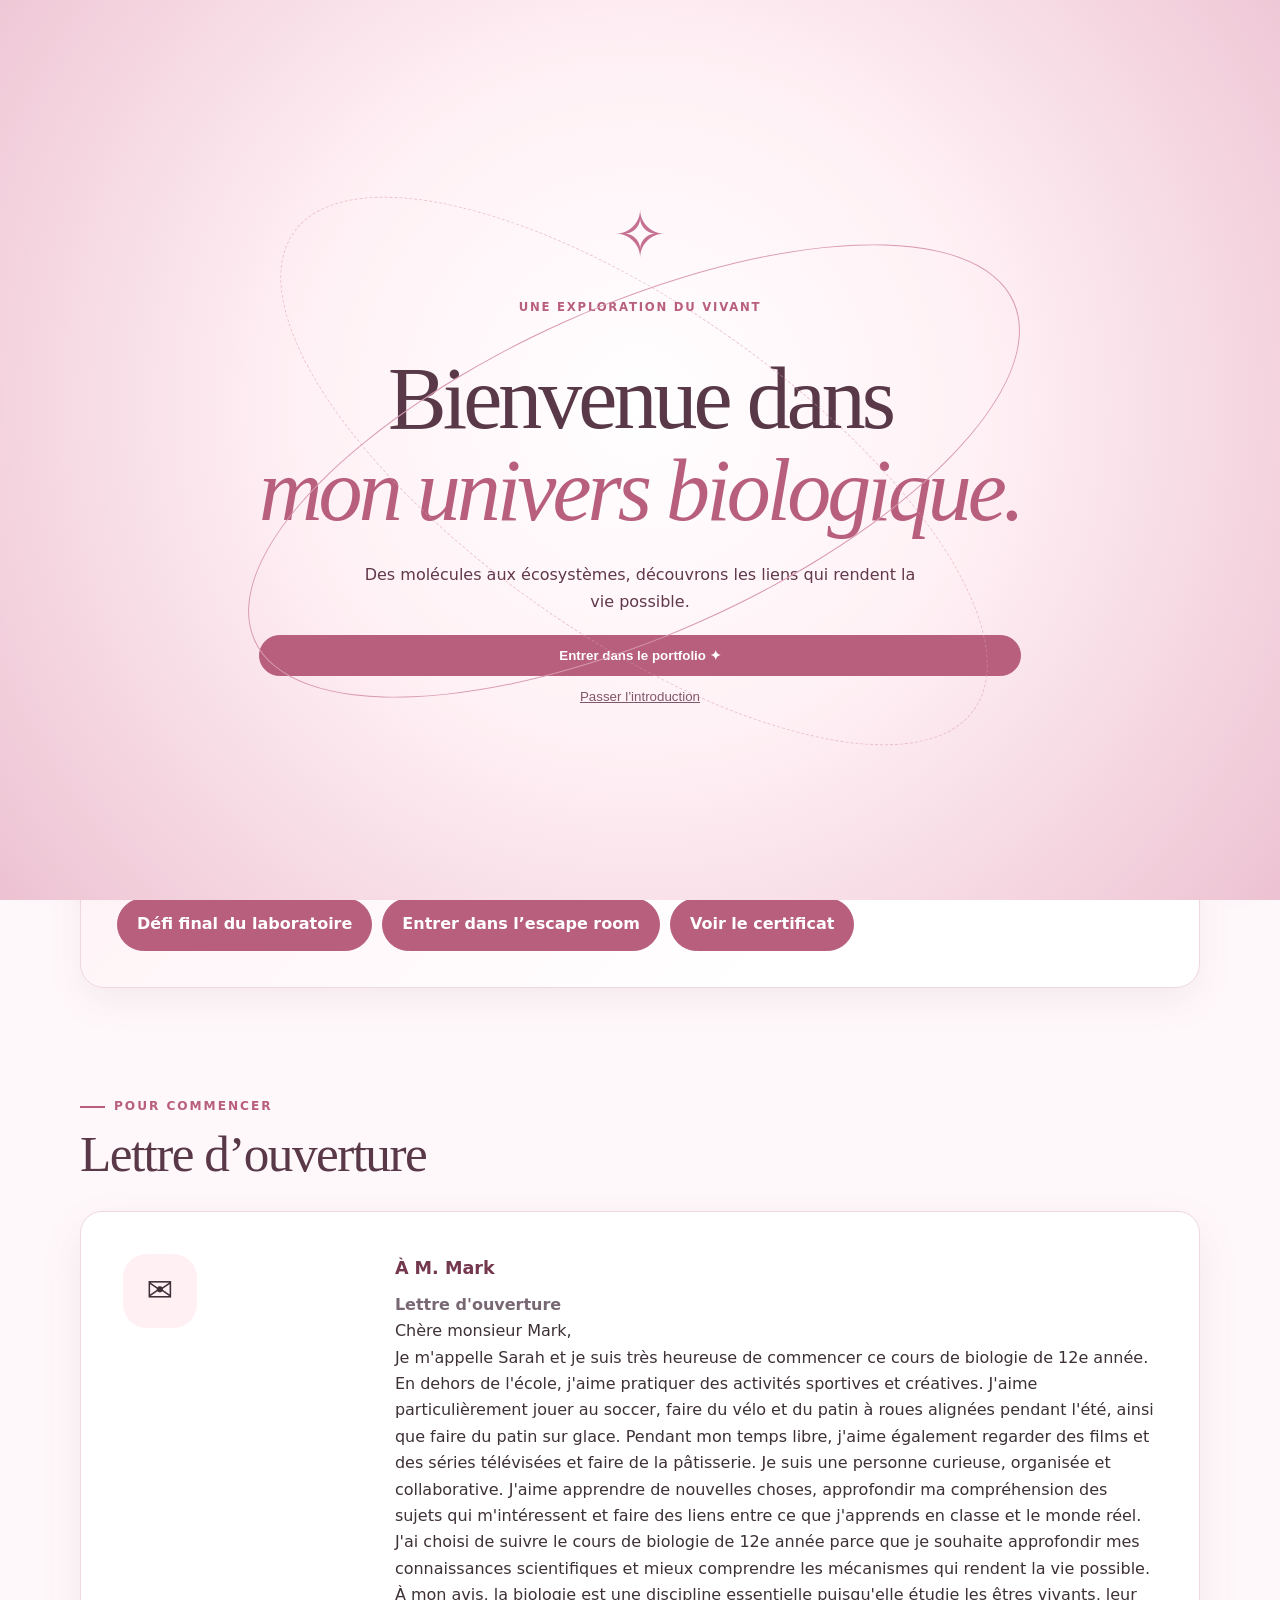
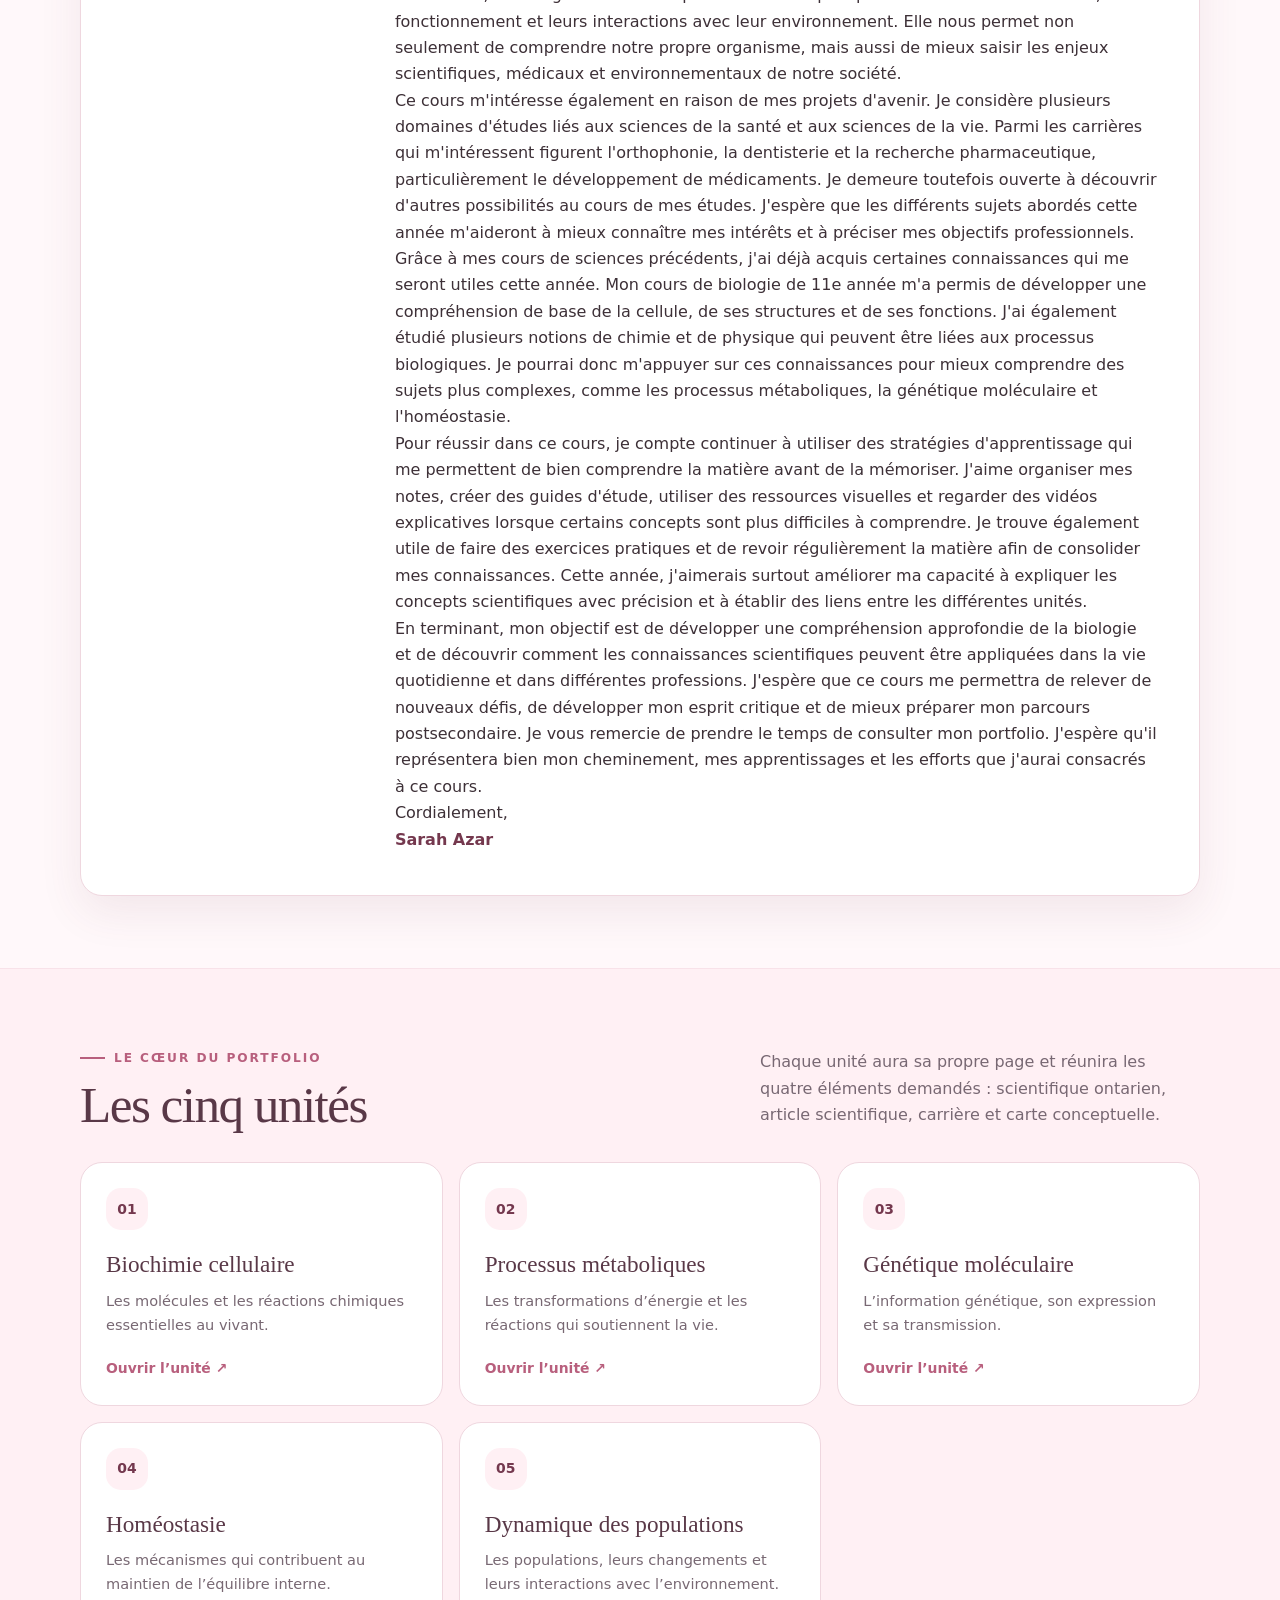
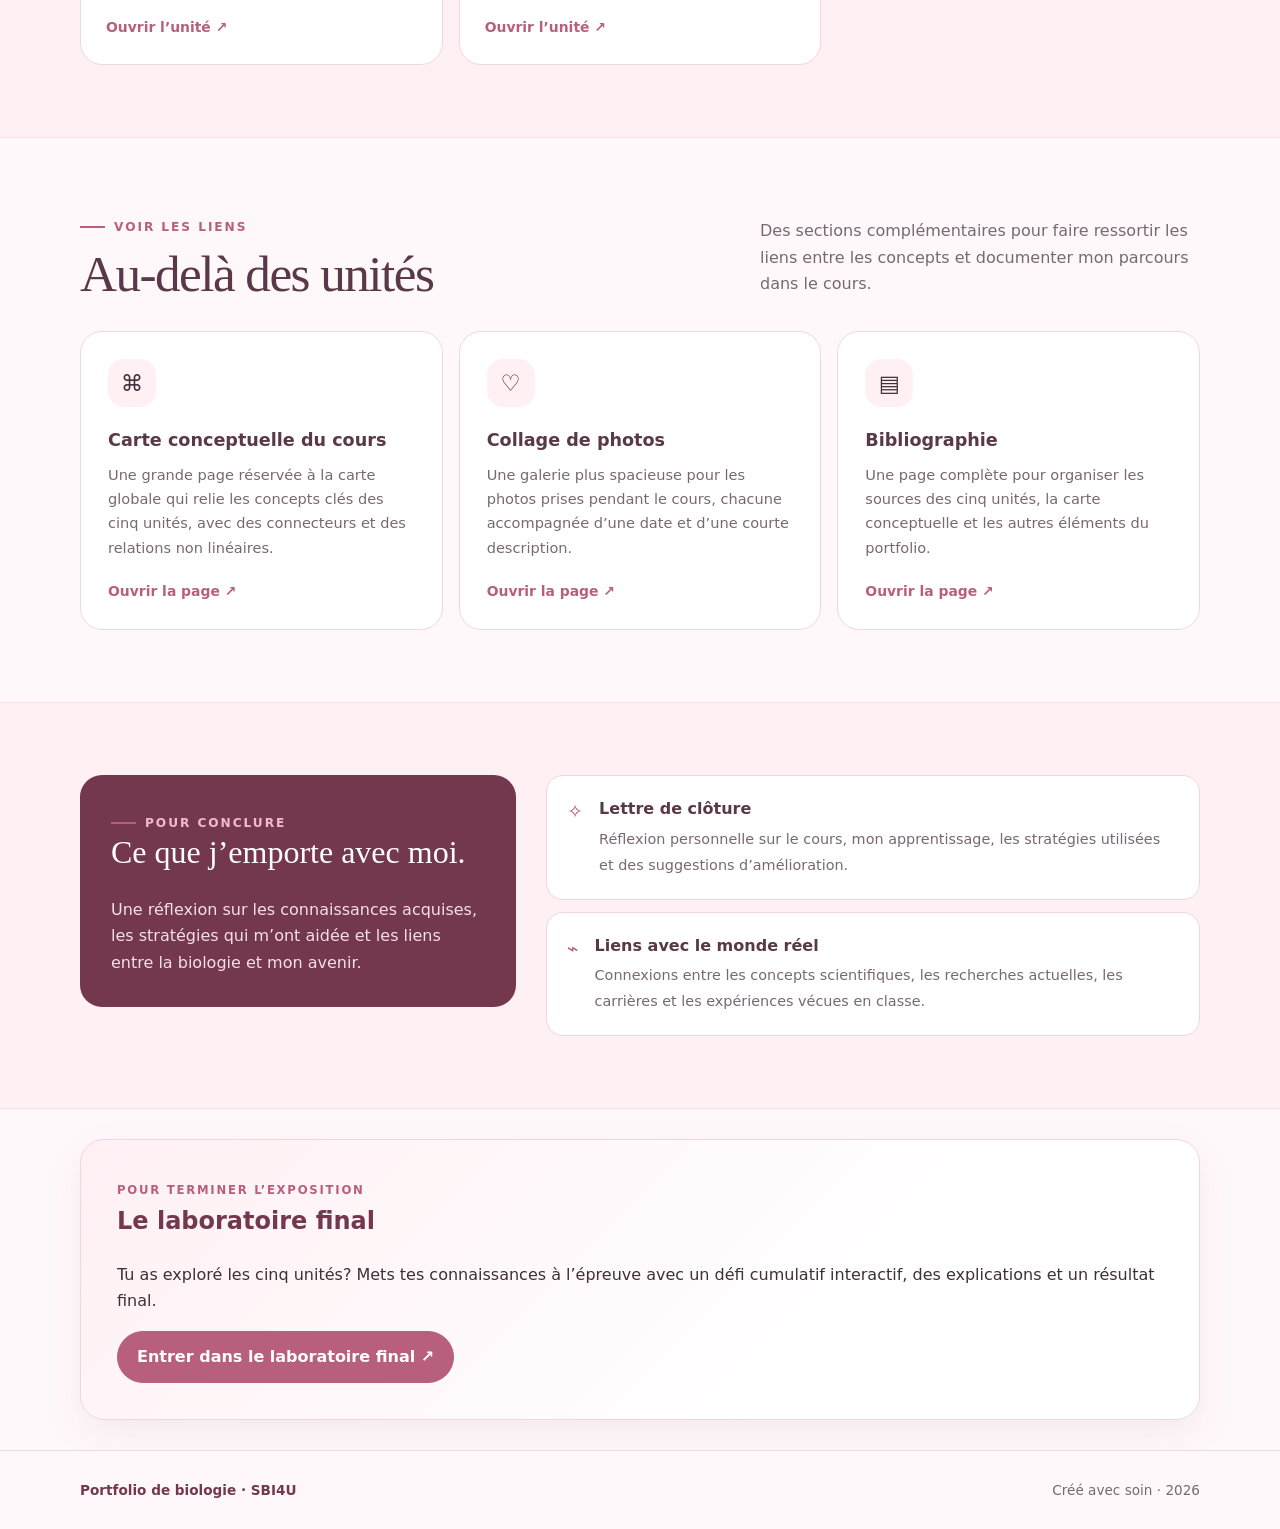
==== commit c52c1e90: "remove vérification box commit" ====
--- a/portfolio_sbi4u_site/index.html
+++ b/portfolio_sbi4u_site/index.html
@@ -278,8 +278,7 @@
         <div class="reflection-list">
           <div class="reflection-row"><span class="small-icon" aria-hidden="true">✧</span><div><strong>Lettre de clôture</strong><span>Réflexion personnelle sur le cours, mon apprentissage, les stratégies utilisées et des suggestions d’amélioration.</span></div></div>
           <div class="reflection-row"><span class="small-icon" aria-hidden="true">⌁</span><div><strong>Liens avec le monde réel</strong><span>Connexions entre les concepts scientifiques, les recherches actuelles, les carrières et les expériences vécues en classe.</span></div></div>
-          <div class="reflection-row"><span class="small-icon" aria-hidden="true">✓</span><div><strong>Vérification finale</strong><span>Navigation fonctionnelle, contenu reformulé dans mes propres mots, cartes conceptuelles lisibles et sources complètes.</span></div></div>
-        </div>
+                  </div>
       </div>
     </section>
   </main>
--- a/portfolio_sbi4u_site/portfolio-extras.css
+++ b/portfolio_sbi4u_site/portfolio-extras.css
@@ -66,7 +66,13 @@
 }
 body.extra-dark .concept-node {background:#382936;color:#f6dce6;border-color:#765568}
 body.extra-dark .concept-canvas {background-color:#302431}
+body.extra-dark .concept-map-figure {background:#302431;border-color:#594250}
+body.extra-dark .concept-map-figure figcaption {color:#d0b9c4}
 body.extra-dark footer {border-color:#594250}
+.concept-map-figure{margin:18px 0 0;padding:12px;border:1px solid var(--extra-line);border-radius:18px;background:var(--extra-card)}
+.concept-map-link{display:block;overflow:hidden;border-radius:12px;line-height:0}
+.concept-map-image{display:block;width:100%;height:auto}
+.concept-map-figure figcaption{padding:10px 4px 2px;color:var(--extra-muted);font-size:.84rem;text-align:center}
 @media(max-width:760px){.extra-grid{grid-template-columns:1fr 1fr}.extra-sim-controls{grid-template-columns:1fr}.extra-toolbar{right:10px;bottom:12px}.extra-tool{width:42px;height:42px}}
 @media(prefers-reduced-motion:reduce){.extra-reveal{opacity:1;transform:none;transition:none}*{scroll-behavior:auto!important}}
 
@@ -112,6 +118,74 @@
 body.extra-dark .extra-fact-toast,body.extra-dark .extra-reading-badge { background:#302431;color:#f8eaf0;border-color:#594250; }
 body.extra-dark .extra-fact-toast strong { color:#f6dce6; }
 body.extra-dark .extra-float-label { background:rgba(48,36,49,.88);color:#f6dce6;border-color:#765568; }
+
+/* Shared dark palette for page-specific panels and controls. */
+body.extra-dark .section.tinted,
+body.extra-dark .reflection-intro,
+body.extra-dark .reflection-row,
+body.extra-dark .unit-card,
+body.extra-dark .wide-panel,
+body.extra-dark .reference-group,
+body.extra-dark .photo-grid article,
+body.extra-dark .quiz-result,
+body.extra-dark .quiz-question,
+body.extra-dark .large-map-space,
+body.extra-dark .concept-canvas,
+body.extra-dark .placeholder,
+body.extra-dark .photo-placeholder,
+body.extra-dark .specimen-view,
+body.extra-dark .extra-stat,
+body.extra-dark .timeline-track div {
+  background-color:#302431 !important;
+  background-image:none;
+  color:#f8eaf0;
+  border-color:#594250;
+}
+body.extra-dark .hero-copy,
+body.extra-dark .section-heading p,
+body.extra-dark .unit-card p,
+body.extra-dark .wide-panel p,
+body.extra-dark .wide-panel li,
+body.extra-dark .reference-group p,
+body.extra-dark .note,
+body.extra-dark .photo-caption,
+body.extra-dark .quiz-question p,
+body.extra-dark .reflection-row span,
+body.extra-dark .extra-stat { color:#d0b9c4; }
+body.extra-dark .unit-card h3,
+body.extra-dark .wide-panel h2,
+body.extra-dark .wide-panel h3,
+body.extra-dark .reference-group h3,
+body.extra-dark .reflection-row strong,
+body.extra-dark .quiz-result strong { color:#f6dce6; }
+body.extra-dark .reference-entry,
+body.extra-dark .concept-node,
+body.extra-dark .extra-page-nav .button.secondary,
+body.extra-dark .quiz-question label,
+body.extra-dark .quiz-question input,
+body.extra-dark .quiz-question select,
+body.extra-dark .quiz-question textarea {
+  background:#382936 !important;
+  color:#f6dce6 !important;
+  border-color:#594250;
+}
+body.extra-dark .reflection-intro { background:#382936 !important; }
+body.extra-dark .topbar { background:rgba(48,36,49,.96); }
+body.extra-dark .art-card,
+body.extra-dark .hero-art > div:not(.art-backdrop) { background-color:#382936; color:#f6dce6; border-color:#594250; }
+body.extra-dark ::placeholder { color:#c5aab7; opacity:1; }
+body.extra-dark .letter-panel,
+body.extra-dark .extra-card {
+  background:#302431 !important;
+  color:#f8eaf0;
+  border-color:#594250;
+}
+body.extra-dark .letter-panel h3,
+body.extra-dark .extra-card h3 { color:#f6dce6; }
+body.extra-dark .letter-panel p,
+body.extra-dark .extra-card p { color:#d0b9c4; }
+body.extra-dark .letter-icon,
+body.extra-dark .extra-icon { background:#382936; color:#f6dce6; }
 @media(max-width:760px){.extra-reading-badge{left:10px;bottom:12px;font-size:.7rem;padding:8px 10px}.extra-toolbar{bottom:58px}.extra-float-label{font-size:.62rem;padding:6px 8px}}
 @media(prefers-reduced-motion:reduce){.extra-float-label{animation:none}.extra-fact-toast,.extra-reading-badge,.extra-tool{transition:none}}
 
